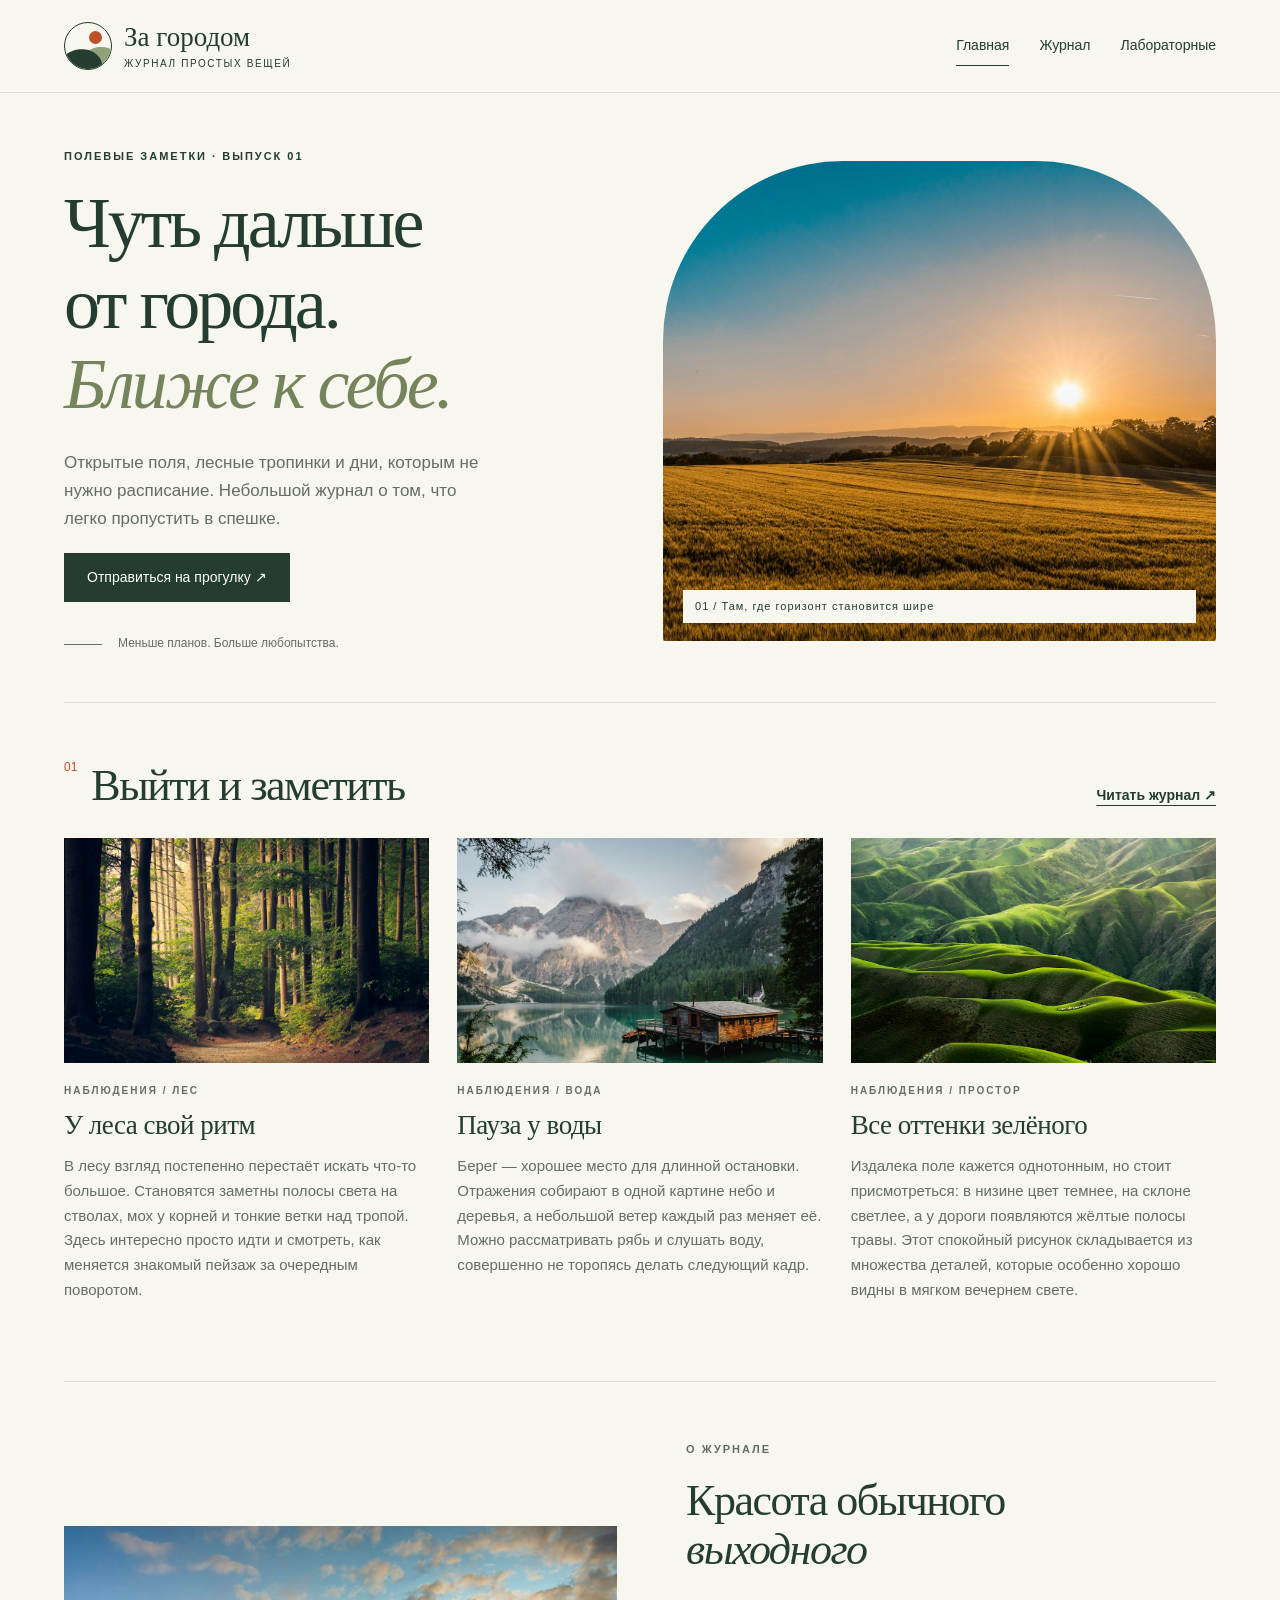
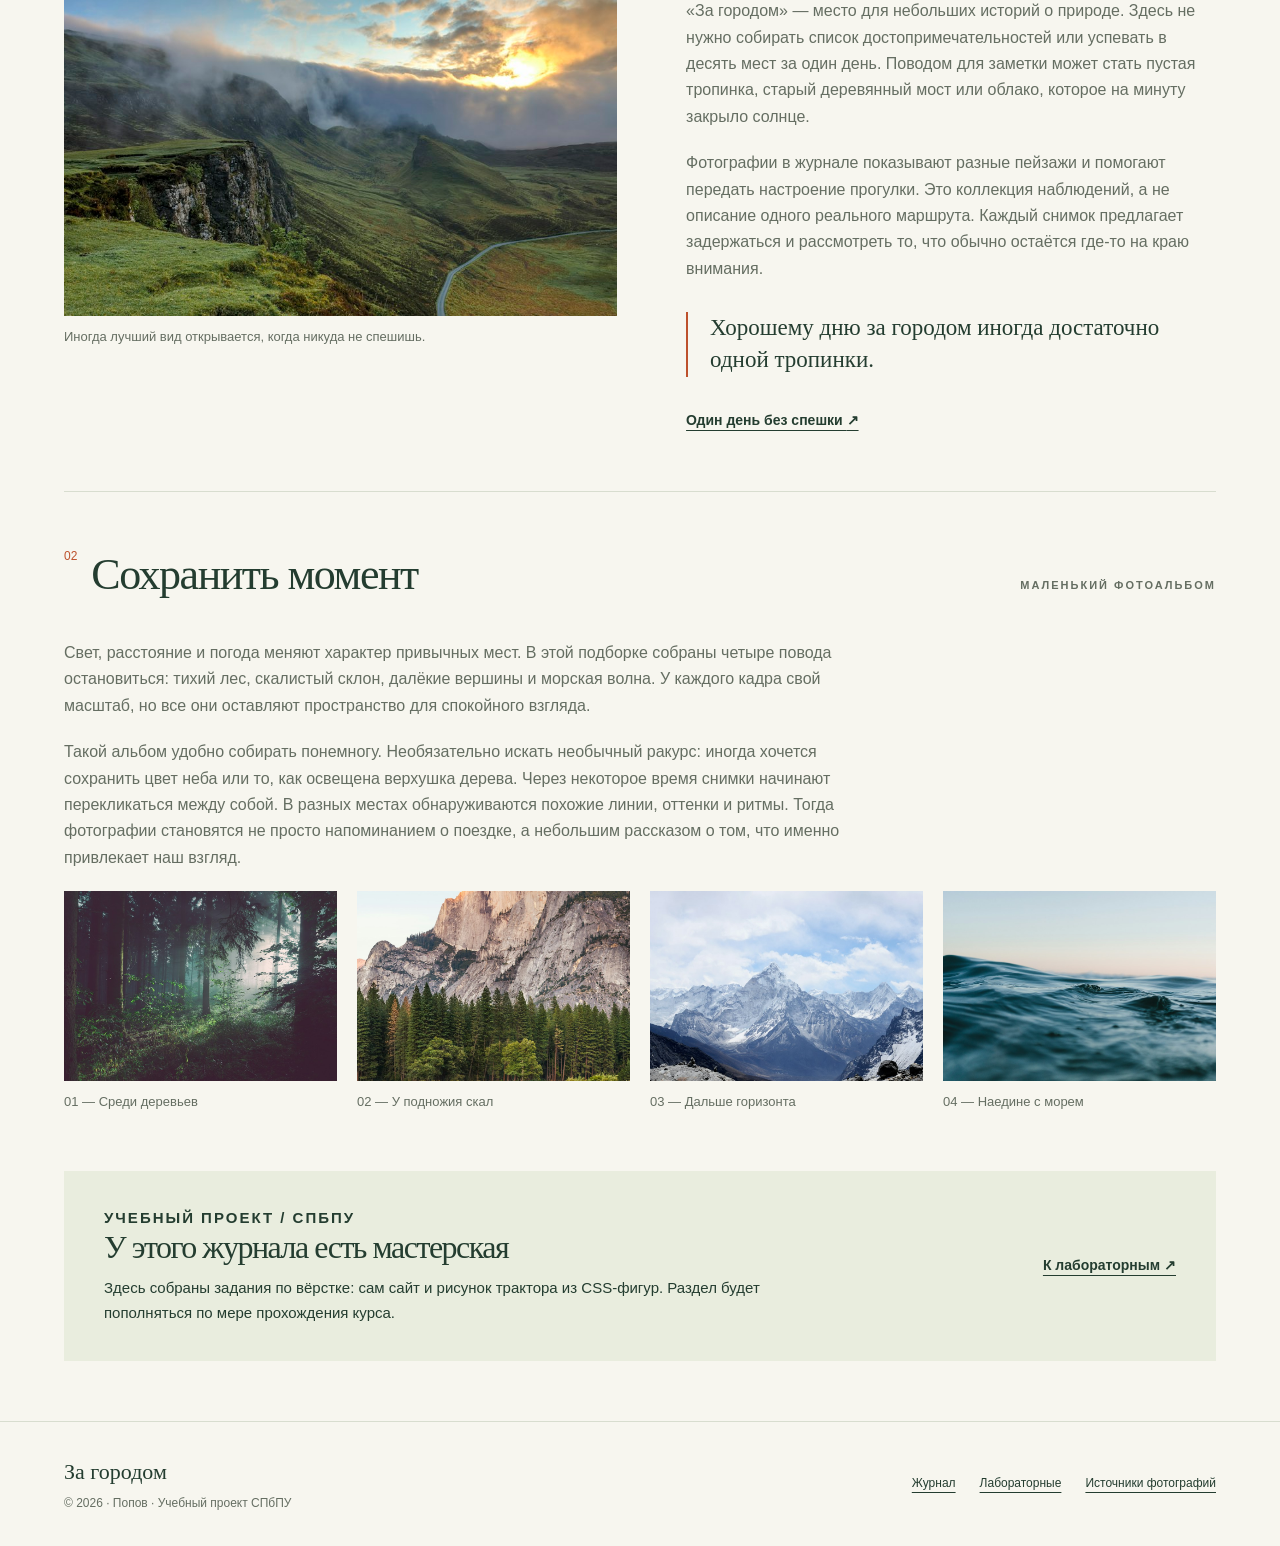
==== index.html @ a02a2a0f "Complete HTML and CSS laboratory works 1 and 2" ====
<!doctype html>
<html lang="ru">
  <head>
    <meta charset="UTF-8" />
    <meta name="viewport" content="width=device-width, initial-scale=1" />
    <meta
      name="description"
      content="За городом — фотожурнал о природе, тихих прогулках и красоте обычных мест. Учебный сайт по HTML и CSS."
    />
    <title>За городом — ближе к простому</title>
    <link rel="stylesheet" href="css/style.css" />
  </head>
  <body>
    <a class="skip-link" href="#content">Перейти к содержимому</a>
    <header class="site-header">
      <div class="container header-inner">
        <a class="brand" href="index.html" aria-label="За городом — главная">
          <span class="logo" aria-hidden="true"
            ><span class="logo-hill"></span
          ></span>
          <span class="brand-name"
            >За городом<small>Журнал простых вещей</small></span
          >
        </a>
        <nav aria-label="Основное меню">
          <ul class="menu">
            <li><a href="index.html" aria-current="page">Главная</a></li>
            <li><a href="pages/journal.html">Журнал</a></li>
            <li><a href="pages/labs.html">Лабораторные</a></li>
          </ul>
        </nav>
      </div>
    </header>

    <main id="content" class="container">
      <section class="hero">
        <div class="hero-copy">
          <p class="eyebrow">Полевые заметки · Выпуск 01</p>
          <h1>Чуть дальше<br />от города.<br /><em>Ближе к себе.</em></h1>
          <p>
            Открытые поля, лесные тропинки и дни, которым не нужно расписание.
            Небольшой журнал о том, что легко пропустить в спешке.
          </p>
          <a class="button" href="pages/journal.html"
            >Отправиться на прогулку <span aria-hidden="true">↗</span></a
          >
          <div class="hero-note">
            <span></span>Меньше планов. Больше любопытства.
          </div>
        </div>
        <figure class="hero-photo">
          <img
            src="images/fields.jpg"
            alt="Заходящее солнце над золотистым полем и далёкими холмами"
            width="1600"
            height="900"
          />
          <figcaption>01 / Там, где горизонт становится шире</figcaption>
        </figure>
      </section>

      <section class="section" aria-labelledby="notes-title">
        <div class="section-heading">
          <h2 id="notes-title">
            <span class="section-number">01</span>Выйти и заметить
          </h2>
          <a class="text-link" href="pages/journal.html"
            >Читать журнал <span aria-hidden="true">↗</span></a
          >
        </div>
        <div class="cards">
          <article class="card">
            <a href="pages/journal.html#forest" tabindex="-1" aria-hidden="true"
              ><img
                src="images/forest-light.jpg"
                alt=""
                width="1000"
                height="667"
                loading="lazy"
            /></a>
            <p class="eyebrow">Наблюдения / Лес</p>
            <h3><a href="pages/journal.html#forest">У леса свой ритм</a></h3>
            <p>
              В лесу взгляд постепенно перестаёт искать что-то большое.
              Становятся заметны полосы света на стволах, мох у корней и тонкие
              ветки над тропой. Здесь интересно просто идти и смотреть, как
              меняется знакомый пейзаж за очередным поворотом.
            </p>
          </article>
          <article class="card">
            <a href="pages/journal.html#water" tabindex="-1" aria-hidden="true"
              ><img
                src="images/lake.jpg"
                alt=""
                width="1000"
                height="667"
                loading="lazy"
            /></a>
            <p class="eyebrow">Наблюдения / Вода</p>
            <h3><a href="pages/journal.html#water">Пауза у воды</a></h3>
            <p>
              Берег — хорошее место для длинной остановки. Отражения собирают в
              одной картине небо и деревья, а небольшой ветер каждый раз меняет
              её. Можно рассматривать рябь и слушать воду, совершенно не
              торопясь делать следующий кадр.
            </p>
          </article>
          <article class="card">
            <a href="pages/journal.html#fields" tabindex="-1" aria-hidden="true"
              ><img
                src="images/hills.jpg"
                alt=""
                width="1000"
                height="667"
                loading="lazy"
            /></a>
            <p class="eyebrow">Наблюдения / Простор</p>
            <h3>
              <a href="pages/journal.html#fields">Все оттенки зелёного</a>
            </h3>
            <p>
              Издалека поле кажется однотонным, но стоит присмотреться: в низине
              цвет темнее, на склоне светлее, а у дороги появляются жёлтые
              полосы травы. Этот спокойный рисунок складывается из множества
              деталей, которые особенно хорошо видны в мягком вечернем свете.
            </p>
          </article>
        </div>
      </section>

      <section class="section story" aria-labelledby="about-title">
        <figure>
          <img
            src="images/mist.jpg"
            alt="Туман между зелёными холмами на рассвете"
            width="1000"
            height="667"
            loading="lazy"
          />
          <figcaption>
            Иногда лучший вид открывается, когда никуда не спешишь.
          </figcaption>
        </figure>
        <div class="story-copy">
          <p class="eyebrow">О журнале</p>
          <h2 id="about-title">Красота обычного<br /><em>выходного</em></h2>
          <p>
            «За городом» — место для небольших историй о природе. Здесь не нужно
            собирать список достопримечательностей или успевать в десять мест за
            один день. Поводом для заметки может стать пустая тропинка, старый
            деревянный мост или облако, которое на минуту закрыло солнце.
          </p>
          <p>
            Фотографии в журнале показывают разные пейзажи и помогают передать
            настроение прогулки. Это коллекция наблюдений, а не описание одного
            реального маршрута. Каждый снимок предлагает задержаться и
            рассмотреть то, что обычно остаётся где-то на краю внимания.
          </p>
          <blockquote class="quote">
            Хорошему дню за городом иногда достаточно одной тропинки.
          </blockquote>
          <a class="text-link" href="pages/journal.html"
            >Один день без спешки <span aria-hidden="true">↗</span></a
          >
        </div>
      </section>

      <section class="section" aria-labelledby="album-title">
        <div class="section-heading">
          <h2 id="album-title">
            <span class="section-number">02</span>Сохранить момент
          </h2>
          <span class="eyebrow muted">Маленький фотоальбом</span>
        </div>
        <p class="reading muted">
          Свет, расстояние и погода меняют характер привычных мест. В этой
          подборке собраны четыре повода остановиться: тихий лес, скалистый
          склон, далёкие вершины и морская волна. У каждого кадра свой масштаб,
          но все они оставляют пространство для спокойного взгляда.
        </p>
        <p class="reading muted">
          Такой альбом удобно собирать понемногу. Необязательно искать необычный
          ракурс: иногда хочется сохранить цвет неба или то, как освещена
          верхушка дерева. Через некоторое время снимки начинают перекликаться
          между собой. В разных местах обнаруживаются похожие линии, оттенки и
          ритмы. Тогда фотографии становятся не просто напоминанием о поездке, а
          небольшим рассказом о том, что именно привлекает наш взгляд.
        </p>
        <div class="photo-strip">
          <figure>
            <img
              src="images/forest.jpg"
              alt="Высокие деревья в густом зелёном лесу"
              width="1000"
              height="667"
              loading="lazy"
            />
            <figcaption>01 — Среди деревьев</figcaption>
          </figure>
          <figure>
            <img
              src="images/cliffs.jpg"
              alt="Хвойный лес у подножия высокой отвесной скалы"
              width="1000"
              height="1651"
              loading="lazy"
            />
            <figcaption>02 — У подножия скал</figcaption>
          </figure>
          <figure>
            <img
              src="images/mountains.jpg"
              alt="Горные вершины под облаками"
              width="1000"
              height="667"
              loading="lazy"
            />
            <figcaption>03 — Дальше горизонта</figcaption>
          </figure>
          <figure>
            <img
              src="images/coast.jpg"
              alt="Тёмно-бирюзовая морская волна крупным планом"
              width="1000"
              height="667"
              loading="lazy"
            />
            <figcaption>04 — Наедине с морем</figcaption>
          </figure>
        </div>
      </section>

      <aside class="lab-banner">
        <div>
          <p class="eyebrow">Учебный проект / СПбПУ</p>
          <h2>У этого журнала есть мастерская</h2>
          <p>
            Здесь собраны задания по вёрстке: сам сайт и рисунок трактора из
            CSS-фигур. Раздел будет пополняться по мере прохождения курса.
          </p>
        </div>
        <a class="text-link" href="pages/labs.html"
          >К лабораторным <span aria-hidden="true">↗</span></a
        >
      </aside>
    </main>

    <footer class="site-footer">
      <div class="container footer-inner">
        <div>
          <span class="footer-title">За городом</span>
          <p>© 2026 · Попов · Учебный проект СПбПУ</p>
        </div>
        <div class="footer-links">
          <a href="pages/journal.html">Журнал</a
          ><a href="pages/labs.html">Лабораторные</a
          ><a href="SOURCES.md">Источники фотографий</a>
        </div>
      </div>
    </footer>
  </body>
</html>
---- css/style.css ----
/* Общие стили для всех страниц. Цвета вынесены в переменные. */
:root {
  --paper: #f7f6ef;
  --ink: #243d30;
  --muted: #656e62;
  --line: #d8ddcf;
  --accent: #bd512c;
  --light: #e9edde;
}

* {
  box-sizing: border-box;
}
body {
  margin: 0;
  background: var(--paper);
  color: var(--ink);
  font-family: Arial, sans-serif;
  font-size: 16px;
  line-height: 1.65;
}
a {
  color: inherit;
  text-underline-offset: 5px;
}
a:hover {
  color: var(--accent);
}
a:focus-visible {
  outline: 2px solid var(--accent);
  outline-offset: 5px;
}
img {
  display: block;
  max-width: 100%;
  height: auto;
}
figure {
  margin: 0;
}
figcaption {
  margin-top: 10px;
  color: var(--muted);
  font-size: 13px;
}
h1,
h2,
h3,
p {
  margin-top: 0;
}
h1,
h2,
h3 {
  font-family: Georgia, serif;
  font-weight: 400;
  line-height: 1.12;
}
h1 {
  margin-bottom: 24px;
  font-size: 72px;
  letter-spacing: -3px;
}
h2 {
  margin-bottom: 24px;
  font-size: 44px;
  letter-spacing: -1.5px;
}
h3 {
  margin-bottom: 14px;
  font-size: 27px;
  letter-spacing: -0.5px;
}
p {
  margin-bottom: 20px;
}
em {
  font-family: Georgia, serif;
  font-weight: 400;
}
.container {
  width: 90%;
  max-width: 1180px;
  margin: 0 auto;
}
.eyebrow {
  margin-bottom: 18px;
  font-size: 11px;
  letter-spacing: 2px;
  text-transform: uppercase;
  font-weight: bold;
}
.muted {
  color: var(--muted);
}
.text-link {
  display: inline-block;
  font-size: 14px;
  font-weight: bold;
}
.button {
  display: inline-block;
  padding: 13px 23px;
  background: var(--ink);
  color: white;
  text-decoration: none;
  font-size: 14px;
}
.button:hover {
  background: var(--accent);
  color: white;
}
.skip-link {
  position: absolute;
  left: 20px;
  top: -100px;
  padding: 10px;
  background: white;
  z-index: 10;
}
.skip-link:focus {
  top: 10px;
}

/* Шапка и CSS-логотип: солнце над двумя холмами, размер 48 × 48. */
.site-header {
  border-bottom: 1px solid var(--line);
}
.header-inner {
  display: flex;
  align-items: center;
  justify-content: space-between;
  gap: 28px;
  padding: 22px 0;
}
.brand {
  display: flex;
  align-items: center;
  gap: 12px;
  text-decoration: none;
}
.brand-name {
  font-family: Georgia, serif;
  font-size: 27px;
  line-height: 1.1;
}
.brand small {
  display: block;
  margin-top: 6px;
  font-family: Arial, sans-serif;
  font-size: 10px;
  letter-spacing: 1.6px;
  text-transform: uppercase;
}
.logo {
  position: relative;
  display: block;
  width: 48px;
  height: 48px;
  flex-shrink: 0;
  overflow: hidden;
  border: 1px solid var(--ink);
  border-radius: 50%;
}
.logo::before {
  content: "";
  position: absolute;
  width: 13px;
  height: 13px;
  background: var(--accent);
  border-radius: 50%;
  top: 8px;
  right: 9px;
}
.logo::after {
  content: "";
  position: absolute;
  width: 48px;
  height: 40px;
  border-radius: 50%;
  background: var(--ink);
  top: 27px;
  left: -10px;
  transform: rotate(-25deg);
}
.logo-hill {
  position: absolute;
  width: 40px;
  height: 35px;
  border-radius: 50%;
  background: #91a17a;
  top: 24px;
  right: -10px;
}
.menu {
  display: flex;
  flex-wrap: wrap;
  gap: 30px;
  margin: 0;
  padding: 0;
  list-style: none;
}
.menu a {
  display: block;
  padding: 8px 0;
  font-size: 14px;
  text-decoration: none;
  border-bottom: 1px solid transparent;
}
.menu a[aria-current="page"] {
  border-color: var(--ink);
}

/* Главная: две колонки в первом экране, ниже обычные секции. */
.hero {
  display: flex;
  align-items: center;
  gap: 6%;
  padding: 54px 0 48px;
}
.hero-copy {
  width: 46%;
}
.hero h1 em {
  color: #75845b;
}
.hero-copy > p:not(.eyebrow) {
  max-width: 420px;
  color: var(--muted);
  font-size: 17px;
}
.hero-photo {
  position: relative;
  width: 48%;
}
.hero-photo img {
  width: 100%;
  height: 480px;
  object-fit: cover;
  border-radius: 180px 180px 2px 2px;
}
.hero-photo figcaption {
  position: absolute;
  bottom: 18px;
  left: 20px;
  right: 20px;
  margin: 0;
  padding: 7px 12px;
  background: var(--paper);
  color: var(--ink);
  font-size: 11px;
  letter-spacing: 1px;
}
.hero-note {
  display: flex;
  align-items: center;
  gap: 16px;
  margin-top: 32px;
  color: var(--muted);
  font-size: 12px;
}
.hero-note span {
  width: 38px;
  height: 1px;
  background: var(--muted);
}
.section {
  padding: 58px 0;
  border-top: 1px solid var(--line);
}
.section-heading {
  display: flex;
  align-items: baseline;
  justify-content: space-between;
  gap: 24px;
  margin-bottom: 28px;
}
.section-heading h2 {
  margin: 0;
}
.section-number {
  color: var(--accent);
  font-family: Arial, sans-serif;
  font-size: 12px;
  vertical-align: top;
  margin-right: 14px;
  letter-spacing: 0;
}
.cards {
  display: flex;
  gap: 28px;
}
.card {
  flex: 1;
  min-width: 0;
}
.card img {
  width: 100%;
  height: 225px;
  object-fit: cover;
  margin-bottom: 20px;
}
.card .eyebrow {
  margin-bottom: 10px;
  color: var(--muted);
  font-size: 10px;
}
.card p {
  color: var(--muted);
  font-size: 15px;
}
.card h3 a {
  text-decoration: none;
}
.story {
  display: flex;
  align-items: center;
  gap: 6%;
}
.story > figure {
  width: 48%;
}
.story > figure img {
  width: 100%;
  height: 390px;
  object-fit: cover;
}
.story-copy {
  width: 46%;
}
.story-copy p {
  color: var(--muted);
}
.quote {
  margin: 30px 0;
  padding-left: 22px;
  border-left: 2px solid var(--accent);
  font-family: Georgia, serif;
  font-size: 23px;
  line-height: 1.4;
}
.photo-strip {
  display: flex;
  gap: 20px;
}
.photo-strip figure {
  flex: 1;
  min-width: 0;
}
.photo-strip img {
  width: 100%;
  height: 190px;
  object-fit: cover;
}
.lab-banner {
  display: flex;
  justify-content: space-between;
  align-items: center;
  gap: 35px;
  padding: 35px 40px;
  background: var(--light);
  margin-bottom: 60px;
}
.lab-banner h2 {
  margin-bottom: 10px;
  font-size: 32px;
}
.lab-banner p {
  margin: 0;
  max-width: 690px;
  font-size: 15px;
}
.lab-banner .text-link {
  flex-shrink: 0;
}

/* Внутренние страницы и длинный текст с обтеканием изображения. */
.breadcrumbs {
  padding-top: 26px;
  font-size: 12px;
  color: var(--muted);
}
.page-heading {
  max-width: 830px;
  padding: 45px 0 30px;
}
.page-heading h1 {
  font-size: 60px;
}
.lead {
  font-size: 19px;
  color: var(--muted);
}
.article-cover {
  width: 100%;
  height: 400px;
  object-fit: cover;
}
.article-layout {
  display: flex;
  align-items: flex-start;
  gap: 7%;
  padding: 48px 0 60px;
}
.article-body {
  width: 70%;
}
.article-body h2 {
  font-size: 35px;
  margin-top: 44px;
}
.article-body h2:first-child {
  margin-top: 0;
}
.article-body h3 {
  margin-top: 30px;
}
.article-body p {
  color: #455044;
}
.article-body section {
  display: flow-root;
}
.inline-photo {
  float: right;
  width: 43%;
  margin: 8px 0 20px 28px;
}
.inline-photo img {
  width: 100%;
  height: 250px;
  object-fit: cover;
}
.article-aside {
  width: 23%;
  padding: 22px 0;
  border-top: 2px solid var(--ink);
}
.article-aside h2 {
  font-size: 25px;
  letter-spacing: 0;
}
.article-aside ul {
  padding-left: 18px;
  font-size: 14px;
}
.article-aside li {
  margin-bottom: 14px;
}
.article-aside p {
  color: var(--muted);
  font-size: 14px;
}
.article-body .photo-strip {
  margin: 28px 0;
}
.article-body .photo-strip img {
  height: 220px;
}
.work-list {
  border-top: 1px solid var(--line);
  margin: 12px 0 50px;
}
.work-item {
  display: flex;
  align-items: baseline;
  gap: 30px;
  padding: 30px 0;
  border-bottom: 1px solid var(--line);
}
.work-number {
  color: var(--accent);
  font-family: Georgia, serif;
  font-size: 28px;
}
.work-info {
  flex: 1;
}
.work-info h2 {
  font-size: 31px;
  margin-bottom: 10px;
  letter-spacing: -0.5px;
}
.work-info p {
  max-width: 720px;
  margin: 0;
  color: var(--muted);
}
.work-item > a {
  flex-shrink: 0;
}
.work-planned {
  color: var(--muted);
}
.work-planned .work-number {
  color: var(--muted);
}
.reading {
  max-width: 800px;
}
.reading h2 {
  font-size: 35px;
}
.reading p {
  color: #455044;
}
.drawing-comparison {
  display: flex;
  justify-content: center;
  gap: 70px;
  padding: 40px 24px;
  background: var(--light);
  border: 1px solid var(--line);
}
.drawing-sample {
  width: 200px;
}
.drawing-sample > img {
  width: 200px;
  height: 200px;
  object-fit: fill;
}
.drawing-sample figcaption {
  display: flex;
  justify-content: space-between;
  gap: 8px;
  color: var(--ink);
}
.steps {
  padding-left: 22px;
  color: #455044;
}
.steps li {
  margin-bottom: 14px;
}
code {
  padding: 2px 5px;
  background: var(--light);
  font-size: 0.9em;
  overflow-wrap: anywhere;
}
.site-footer {
  padding: 32px 0;
  border-top: 1px solid var(--line);
}
.footer-inner {
  display: flex;
  align-items: center;
  justify-content: space-between;
  gap: 28px;
}
.footer-title {
  font-family: Georgia, serif;
  font-size: 22px;
}
.footer-inner p {
  margin: 4px 0 0;
  color: var(--muted);
  font-size: 12px;
}
.footer-links {
  display: flex;
  flex-wrap: wrap;
  gap: 24px;
  font-size: 12px;
}

/* На небольшом экране колонки становятся вертикальными. */
@media (max-width: 800px) {
  h1 {
    font-size: 58px;
  }
  h2 {
    font-size: 36px;
  }
  .hero {
    gap: 5%;
  }
  .hero-copy {
    width: 50%;
  }
  .hero-photo {
    width: 45%;
  }
  .hero-photo img {
    height: 420px;
  }
  .menu {
    gap: 18px;
  }
  .cards {
    gap: 18px;
  }
  .card img {
    height: 180px;
  }
  .article-layout {
    gap: 5%;
  }
  .article-body {
    width: 72%;
  }
  .article-aside {
    width: 23%;
  }
  .lab-banner {
    padding: 28px;
  }
}
@media (max-width: 600px) {
  .header-inner {
    flex-direction: column;
    align-items: flex-start;
    gap: 16px;
    padding: 18px 0 12px;
  }
  .menu {
    gap: 28px;
  }
  .hero {
    flex-direction: column;
    align-items: stretch;
    gap: 32px;
    padding-top: 34px;
  }
  .hero-copy,
  .hero-photo,
  .story > figure,
  .story-copy,
  .article-body,
  .article-aside {
    width: 100%;
  }
  h1,
  .page-heading h1 {
    font-size: 48px;
    letter-spacing: -2px;
  }
  .hero-photo img {
    height: 380px;
    border-radius: 140px 140px 2px 2px;
  }
  .section {
    padding: 38px 0;
  }
  .section-heading {
    align-items: flex-start;
    flex-direction: column;
    gap: 14px;
  }
  .cards,
  .story,
  .article-layout,
  .lab-banner,
  .footer-inner {
    flex-direction: column;
    align-items: stretch;
  }
  .cards {
    gap: 32px;
  }
  .card img {
    height: 240px;
  }
  .story {
    gap: 30px;
  }
  .story > figure img {
    height: 300px;
  }
  .photo-strip {
    flex-wrap: wrap;
    gap: 20px;
  }
  .photo-strip figure {
    flex: 1 1 40%;
  }
  .photo-strip img,
  .article-body .photo-strip img {
    height: 160px;
  }
  .lab-banner {
    margin-bottom: 38px;
    gap: 20px;
  }
  .page-heading {
    padding-top: 32px;
  }
  .article-cover {
    height: 240px;
  }
  .article-layout {
    gap: 35px;
    padding-top: 34px;
  }
  .inline-photo {
    float: none;
    width: 100%;
    margin: 24px 0;
  }
  .inline-photo img {
    height: 260px;
  }
  .work-item {
    flex-wrap: wrap;
    gap: 12px 18px;
  }
  .work-info {
    flex-basis: 80%;
  }
  .work-item > a {
    margin-left: 48px;
  }
  .drawing-comparison {
    flex-direction: column;
    align-items: center;
    gap: 30px;
    padding: 28px 16px;
  }
  .footer-inner {
    gap: 18px;
  }
}
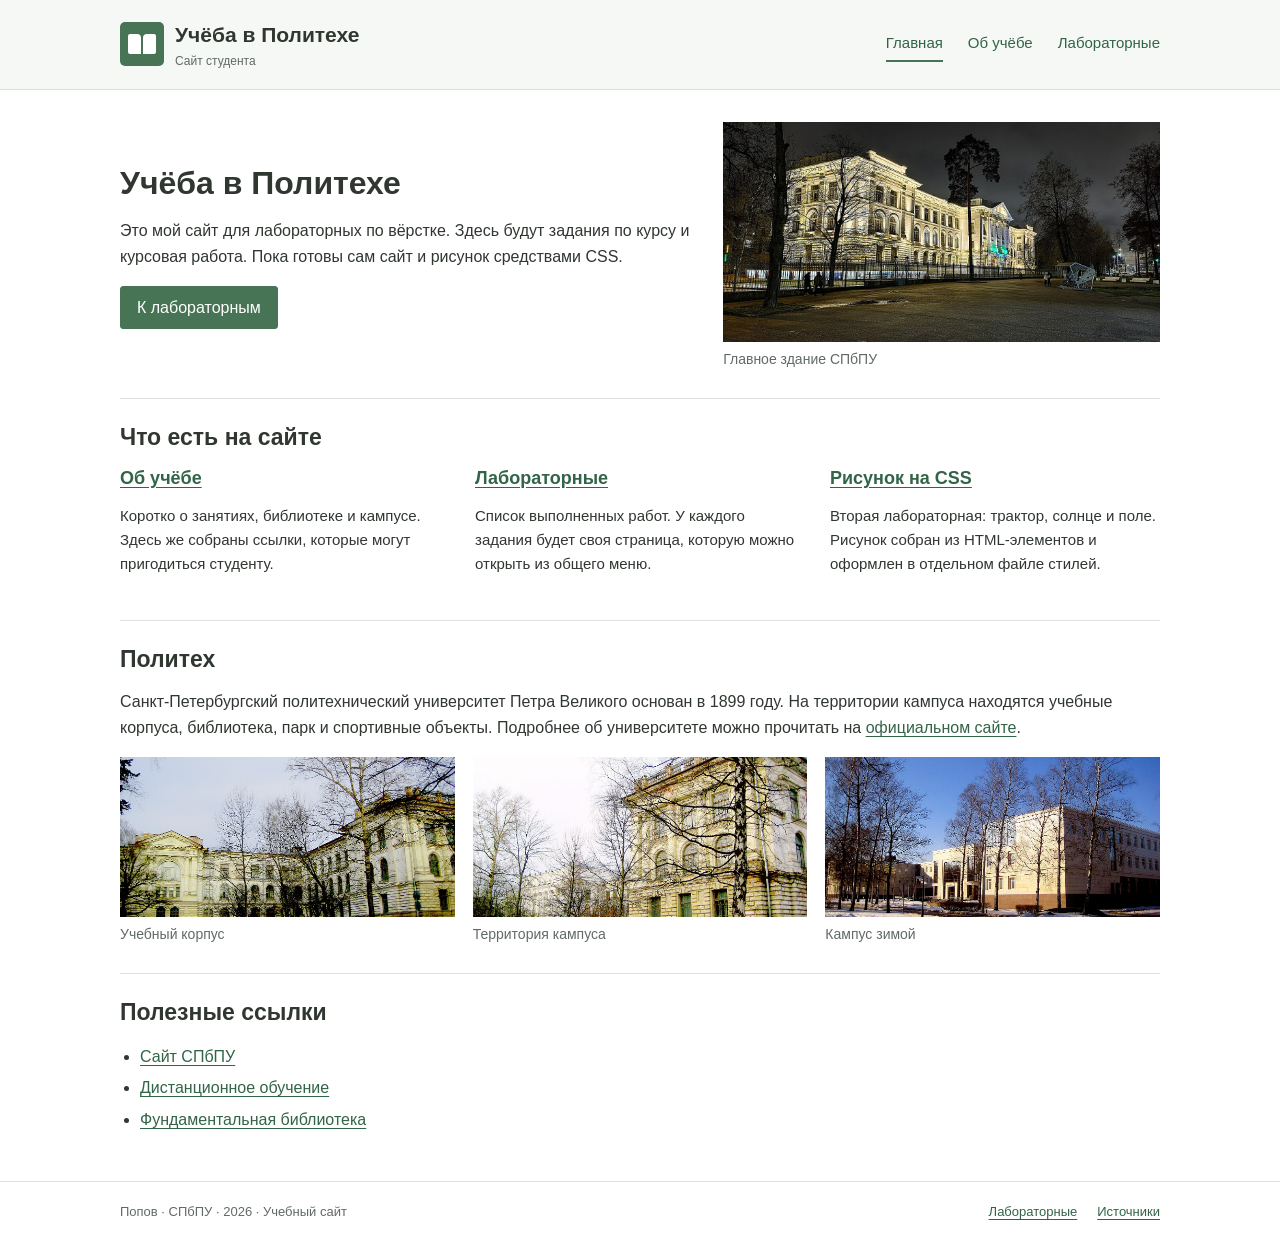
==== commit 71eb44b7: "Simplify the site, switch to Polytechnic study theme and shade sun rings" ====
--- a/index.html
+++ b/index.html
@@ -5,256 +5,128 @@
     <meta name="viewport" content="width=device-width, initial-scale=1" />
     <meta
       name="description"
-      content="За городом — фотожурнал о природе, тихих прогулках и красоте обычных мест. Учебный сайт по HTML и CSS."
+      content="Учебный сайт студента Политеха: лабораторные по вёрстке и информация об учёбе."
     />
-    <title>За городом — ближе к простому</title>
+    <title>Учёба в Политехе — главная</title>
     <link rel="stylesheet" href="css/style.css" />
   </head>
   <body>
     <a class="skip-link" href="#content">Перейти к содержимому</a>
     <header class="site-header">
       <div class="container header-inner">
-        <a class="brand" href="index.html" aria-label="За городом — главная">
-          <span class="logo" aria-hidden="true"
-            ><span class="logo-hill"></span
-          ></span>
-          <span class="brand-name"
-            >За городом<small>Журнал простых вещей</small></span
-          >
-        </a>
+        <a class="brand" href="index.html"
+          ><span class="logo" aria-hidden="true"></span
+          ><span class="brand-name"
+            >Учёба в Политехе<small>Сайт студента</small></span
+          ></a
+        >
         <nav aria-label="Основное меню">
           <ul class="menu">
             <li><a href="index.html" aria-current="page">Главная</a></li>
-            <li><a href="pages/journal.html">Журнал</a></li>
+            <li><a href="pages/journal.html">Об учёбе</a></li>
             <li><a href="pages/labs.html">Лабораторные</a></li>
           </ul>
         </nav>
       </div>
     </header>
-
     <main id="content" class="container">
-      <section class="hero">
-        <div class="hero-copy">
-          <p class="eyebrow">Полевые заметки · Выпуск 01</p>
-          <h1>Чуть дальше<br />от города.<br /><em>Ближе к себе.</em></h1>
+      <section class="intro">
+        <div class="intro-copy">
+          <h1>Учёба в Политехе</h1>
           <p>
-            Открытые поля, лесные тропинки и дни, которым не нужно расписание.
-            Небольшой журнал о том, что легко пропустить в спешке.
+            Это мой сайт для лабораторных по вёрстке. Здесь будут задания по
+            курсу и курсовая работа. Пока готовы сам сайт и рисунок средствами
+            CSS.
           </p>
-          <a class="button" href="pages/journal.html"
-            >Отправиться на прогулку <span aria-hidden="true">↗</span></a
-          >
-          <div class="hero-note">
-            <span></span>Меньше планов. Больше любопытства.
-          </div>
+          <a class="button" href="pages/labs.html">К лабораторным</a>
         </div>
-        <figure class="hero-photo">
+        <figure class="intro-photo">
           <img
-            src="images/fields.jpg"
-            alt="Заходящее солнце над золотистым полем и далёкими холмами"
-            width="1600"
-            height="900"
+            src="images/campus-4.jpg"
+            alt="Главное здание Санкт-Петербургского политехнического университета"
           />
-          <figcaption>01 / Там, где горизонт становится шире</figcaption>
+          <figcaption>Главное здание СПбПУ</figcaption>
         </figure>
       </section>
-
-      <section class="section" aria-labelledby="notes-title">
-        <div class="section-heading">
-          <h2 id="notes-title">
-            <span class="section-number">01</span>Выйти и заметить
-          </h2>
-          <a class="text-link" href="pages/journal.html"
-            >Читать журнал <span aria-hidden="true">↗</span></a
-          >
-        </div>
+      <section class="section">
+        <h2>Что есть на сайте</h2>
         <div class="cards">
           <article class="card">
-            <a href="pages/journal.html#forest" tabindex="-1" aria-hidden="true"
-              ><img
-                src="images/forest-light.jpg"
-                alt=""
-                width="1000"
-                height="667"
-                loading="lazy"
-            /></a>
-            <p class="eyebrow">Наблюдения / Лес</p>
-            <h3><a href="pages/journal.html#forest">У леса свой ритм</a></h3>
+            <h3><a href="pages/journal.html">Об учёбе</a></h3>
             <p>
-              В лесу взгляд постепенно перестаёт искать что-то большое.
-              Становятся заметны полосы света на стволах, мох у корней и тонкие
-              ветки над тропой. Здесь интересно просто идти и смотреть, как
-              меняется знакомый пейзаж за очередным поворотом.
+              Коротко о занятиях, библиотеке и кампусе. Здесь же собраны ссылки,
+              которые могут пригодиться студенту.
             </p>
           </article>
           <article class="card">
-            <a href="pages/journal.html#water" tabindex="-1" aria-hidden="true"
-              ><img
-                src="images/lake.jpg"
-                alt=""
-                width="1000"
-                height="667"
-                loading="lazy"
-            /></a>
-            <p class="eyebrow">Наблюдения / Вода</p>
-            <h3><a href="pages/journal.html#water">Пауза у воды</a></h3>
+            <h3><a href="pages/labs.html">Лабораторные</a></h3>
             <p>
-              Берег — хорошее место для длинной остановки. Отражения собирают в
-              одной картине небо и деревья, а небольшой ветер каждый раз меняет
-              её. Можно рассматривать рябь и слушать воду, совершенно не
-              торопясь делать следующий кадр.
+              Список выполненных работ. У каждого задания будет своя страница,
+              которую можно открыть из общего меню.
             </p>
           </article>
           <article class="card">
-            <a href="pages/journal.html#fields" tabindex="-1" aria-hidden="true"
-              ><img
-                src="images/hills.jpg"
-                alt=""
-                width="1000"
-                height="667"
-                loading="lazy"
-            /></a>
-            <p class="eyebrow">Наблюдения / Простор</p>
-            <h3>
-              <a href="pages/journal.html#fields">Все оттенки зелёного</a>
-            </h3>
+            <h3><a href="pages/tractor.html">Рисунок на CSS</a></h3>
             <p>
-              Издалека поле кажется однотонным, но стоит присмотреться: в низине
-              цвет темнее, на склоне светлее, а у дороги появляются жёлтые
-              полосы травы. Этот спокойный рисунок складывается из множества
-              деталей, которые особенно хорошо видны в мягком вечернем свете.
+              Вторая лабораторная: трактор, солнце и поле. Рисунок собран из
+              HTML-элементов и оформлен в отдельном файле стилей.
             </p>
           </article>
         </div>
       </section>
-
-      <section class="section story" aria-labelledby="about-title">
-        <figure>
-          <img
-            src="images/mist.jpg"
-            alt="Туман между зелёными холмами на рассвете"
-            width="1000"
-            height="667"
-            loading="lazy"
-          />
-          <figcaption>
-            Иногда лучший вид открывается, когда никуда не спешишь.
-          </figcaption>
-        </figure>
-        <div class="story-copy">
-          <p class="eyebrow">О журнале</p>
-          <h2 id="about-title">Красота обычного<br /><em>выходного</em></h2>
-          <p>
-            «За городом» — место для небольших историй о природе. Здесь не нужно
-            собирать список достопримечательностей или успевать в десять мест за
-            один день. Поводом для заметки может стать пустая тропинка, старый
-            деревянный мост или облако, которое на минуту закрыло солнце.
-          </p>
-          <p>
-            Фотографии в журнале показывают разные пейзажи и помогают передать
-            настроение прогулки. Это коллекция наблюдений, а не описание одного
-            реального маршрута. Каждый снимок предлагает задержаться и
-            рассмотреть то, что обычно остаётся где-то на краю внимания.
-          </p>
-          <blockquote class="quote">
-            Хорошему дню за городом иногда достаточно одной тропинки.
-          </blockquote>
-          <a class="text-link" href="pages/journal.html"
-            >Один день без спешки <span aria-hidden="true">↗</span></a
-          >
-        </div>
-      </section>
-
-      <section class="section" aria-labelledby="album-title">
-        <div class="section-heading">
-          <h2 id="album-title">
-            <span class="section-number">02</span>Сохранить момент
-          </h2>
-          <span class="eyebrow muted">Маленький фотоальбом</span>
-        </div>
-        <p class="reading muted">
-          Свет, расстояние и погода меняют характер привычных мест. В этой
-          подборке собраны четыре повода остановиться: тихий лес, скалистый
-          склон, далёкие вершины и морская волна. У каждого кадра свой масштаб,
-          но все они оставляют пространство для спокойного взгляда.
-        </p>
-        <p class="reading muted">
-          Такой альбом удобно собирать понемногу. Необязательно искать необычный
-          ракурс: иногда хочется сохранить цвет неба или то, как освещена
-          верхушка дерева. Через некоторое время снимки начинают перекликаться
-          между собой. В разных местах обнаруживаются похожие линии, оттенки и
-          ритмы. Тогда фотографии становятся не просто напоминанием о поездке, а
-          небольшим рассказом о том, что именно привлекает наш взгляд.
+      <section class="section">
+        <h2>Политех</h2>
+        <p>
+          Санкт-Петербургский политехнический университет Петра Великого основан
+          в 1899 году. На территории кампуса находятся учебные корпуса,
+          библиотека, парк и спортивные объекты. Подробнее об университете можно
+          прочитать на
+          <a href="https://www.spbstu.ru/abit/campus/">официальном сайте</a>.
         </p>
         <div class="photo-strip">
           <figure>
             <img
-              src="images/forest.jpg"
-              alt="Высокие деревья в густом зелёном лесу"
-              width="1000"
-              height="667"
+              src="images/campus-1.jpg"
+              alt="Историческое здание Политеха за деревьями"
               loading="lazy"
             />
-            <figcaption>01 — Среди деревьев</figcaption>
+            <figcaption>Учебный корпус</figcaption>
           </figure>
           <figure>
             <img
-              src="images/cliffs.jpg"
-              alt="Хвойный лес у подножия высокой отвесной скалы"
-              width="1000"
-              height="1651"
+              src="images/campus-2.jpg"
+              alt="Боковой фасад здания Политеха"
               loading="lazy"
             />
-            <figcaption>02 — У подножия скал</figcaption>
+            <figcaption>Территория кампуса</figcaption>
           </figure>
           <figure>
             <img
-              src="images/mountains.jpg"
-              alt="Горные вершины под облаками"
-              width="1000"
-              height="667"
+              src="images/campus-3.jpg"
+              alt="Учебный корпус Политеха зимой"
               loading="lazy"
             />
-            <figcaption>03 — Дальше горизонта</figcaption>
-          </figure>
-          <figure>
-            <img
-              src="images/coast.jpg"
-              alt="Тёмно-бирюзовая морская волна крупным планом"
-              width="1000"
-              height="667"
-              loading="lazy"
-            />
-            <figcaption>04 — Наедине с морем</figcaption>
+            <figcaption>Кампус зимой</figcaption>
           </figure>
         </div>
       </section>
-
-      <aside class="lab-banner">
-        <div>
-          <p class="eyebrow">Учебный проект / СПбПУ</p>
-          <h2>У этого журнала есть мастерская</h2>
-          <p>
-            Здесь собраны задания по вёрстке: сам сайт и рисунок трактора из
-            CSS-фигур. Раздел будет пополняться по мере прохождения курса.
-          </p>
-        </div>
-        <a class="text-link" href="pages/labs.html"
-          >К лабораторным <span aria-hidden="true">↗</span></a
-        >
-      </aside>
+      <section class="section">
+        <h2>Полезные ссылки</h2>
+        <ul class="link-list">
+          <li><a href="https://www.spbstu.ru/">Сайт СПбПУ</a></li>
+          <li><a href="https://dl.spbstu.ru/">Дистанционное обучение</a></li>
+          <li>
+            <a href="https://library.spbstu.ru/">Фундаментальная библиотека</a>
+          </li>
+        </ul>
+      </section>
     </main>
-
     <footer class="site-footer">
       <div class="container footer-inner">
-        <div>
-          <span class="footer-title">За городом</span>
-          <p>© 2026 · Попов · Учебный проект СПбПУ</p>
-        </div>
+        <p>Попов · СПбПУ · 2026 · Учебный сайт</p>
         <div class="footer-links">
-          <a href="pages/journal.html">Журнал</a
-          ><a href="pages/labs.html">Лабораторные</a
-          ><a href="SOURCES.md">Источники фотографий</a>
+          <a href="pages/labs.html">Лабораторные</a
+          ><a href="SOURCES.md">Источники</a>
         </div>
       </div>
     </footer>
--- a/css/style.css
+++ b/css/style.css
@@ -1,34 +1,25 @@
-/* Общие стили для всех страниц. Цвета вынесены в переменные. */
-:root {
-  --paper: #f7f6ef;
-  --ink: #243d30;
-  --muted: #656e62;
-  --line: #d8ddcf;
-  --accent: #bd512c;
-  --light: #e9edde;
-}
-
+/* Общие стили сайта. */
 * {
   box-sizing: border-box;
 }
 body {
   margin: 0;
-  background: var(--paper);
-  color: var(--ink);
-  font-family: Arial, sans-serif;
+  color: #303630;
+  background: #fff;
+  font-family: "Segoe UI", Tahoma, sans-serif;
   font-size: 16px;
-  line-height: 1.65;
+  line-height: 1.6;
 }
 a {
-  color: inherit;
-  text-underline-offset: 5px;
+  color: #326447;
+  text-underline-offset: 3px;
 }
 a:hover {
-  color: var(--accent);
+  color: #183d27;
 }
 a:focus-visible {
-  outline: 2px solid var(--accent);
-  outline-offset: 5px;
+  outline: 2px solid #326447;
+  outline-offset: 4px;
 }
 img {
   display: block;
@@ -38,310 +29,186 @@
 figure {
   margin: 0;
 }
+figcaption,
+.muted {
+  color: #626a65;
+  font-size: 14px;
+}
 figcaption {
-  margin-top: 10px;
-  color: var(--muted);
-  font-size: 13px;
-}
-h1,
-h2,
-h3,
-p {
-  margin-top: 0;
+  margin-top: 6px;
 }
 h1,
 h2,
 h3 {
-  font-family: Georgia, serif;
-  font-weight: 400;
-  line-height: 1.12;
+  margin: 0 0 14px;
+  line-height: 1.3;
+  font-weight: 600;
 }
 h1 {
-  margin-bottom: 24px;
-  font-size: 72px;
-  letter-spacing: -3px;
+  font-size: 32px;
 }
 h2 {
-  margin-bottom: 24px;
-  font-size: 44px;
-  letter-spacing: -1.5px;
+  font-size: 23px;
 }
 h3 {
-  margin-bottom: 14px;
-  font-size: 27px;
-  letter-spacing: -0.5px;
+  font-size: 18px;
 }
 p {
-  margin-bottom: 20px;
-}
-em {
-  font-family: Georgia, serif;
-  font-weight: 400;
+  margin: 0 0 16px;
 }
 .container {
-  width: 90%;
-  max-width: 1180px;
+  width: 92%;
+  max-width: 1040px;
   margin: 0 auto;
 }
-.eyebrow {
-  margin-bottom: 18px;
-  font-size: 11px;
-  letter-spacing: 2px;
-  text-transform: uppercase;
-  font-weight: bold;
-}
-.muted {
-  color: var(--muted);
-}
-.text-link {
-  display: inline-block;
-  font-size: 14px;
-  font-weight: bold;
-}
-.button {
-  display: inline-block;
-  padding: 13px 23px;
-  background: var(--ink);
-  color: white;
-  text-decoration: none;
-  font-size: 14px;
-}
-.button:hover {
-  background: var(--accent);
-  color: white;
+main {
+  min-height: calc(100vh - 180px);
+  padding-bottom: 32px;
 }
 .skip-link {
   position: absolute;
-  left: 20px;
-  top: -100px;
+  top: -80px;
+  left: 15px;
   padding: 10px;
   background: white;
-  z-index: 10;
 }
 .skip-link:focus {
   top: 10px;
 }
 
-/* Шапка и CSS-логотип: солнце над двумя холмами, размер 48 × 48. */
+/* Шапка, меню и свой логотип в виде книги, 44 × 44 px. */
 .site-header {
-  border-bottom: 1px solid var(--line);
+  border-bottom: 1px solid #dce1dc;
+  background: #f6f8f6;
 }
 .header-inner {
   display: flex;
+  justify-content: space-between;
   align-items: center;
-  justify-content: space-between;
-  gap: 28px;
-  padding: 22px 0;
+  gap: 24px;
+  padding: 18px 0;
 }
 .brand {
   display: flex;
   align-items: center;
-  gap: 12px;
+  gap: 11px;
+  color: #303630;
   text-decoration: none;
 }
 .brand-name {
-  font-family: Georgia, serif;
-  font-size: 27px;
-  line-height: 1.1;
+  font-size: 21px;
+  font-weight: 600;
 }
 .brand small {
   display: block;
-  margin-top: 6px;
-  font-family: Arial, sans-serif;
-  font-size: 10px;
-  letter-spacing: 1.6px;
-  text-transform: uppercase;
+  font-size: 12px;
+  font-weight: 400;
+  color: #626a65;
 }
 .logo {
   position: relative;
-  display: block;
-  width: 48px;
-  height: 48px;
+  width: 44px;
+  height: 44px;
   flex-shrink: 0;
-  overflow: hidden;
-  border: 1px solid var(--ink);
-  border-radius: 50%;
-}
-.logo::before {
-  content: "";
-  position: absolute;
-  width: 13px;
-  height: 13px;
-  background: var(--accent);
-  border-radius: 50%;
-  top: 8px;
-  right: 9px;
-}
+  background: #477454;
+  border-radius: 5px;
+}
+.logo::before,
 .logo::after {
   content: "";
   position: absolute;
-  width: 48px;
-  height: 40px;
-  border-radius: 50%;
-  background: var(--ink);
-  top: 27px;
-  left: -10px;
-  transform: rotate(-25deg);
-}
-.logo-hill {
-  position: absolute;
-  width: 40px;
-  height: 35px;
-  border-radius: 50%;
-  background: #91a17a;
-  top: 24px;
-  right: -10px;
+  top: 12px;
+  width: 13px;
+  height: 20px;
+  background: white;
+}
+.logo::before {
+  left: 8px;
+  border-radius: 2px 4px 0 2px;
+}
+.logo::after {
+  right: 8px;
+  border-radius: 4px 2px 2px 0;
 }
 .menu {
   display: flex;
   flex-wrap: wrap;
-  gap: 30px;
+  gap: 25px;
   margin: 0;
   padding: 0;
   list-style: none;
 }
 .menu a {
   display: block;
-  padding: 8px 0;
-  font-size: 14px;
+  padding: 5px 0;
   text-decoration: none;
-  border-bottom: 1px solid transparent;
+  font-size: 15px;
 }
 .menu a[aria-current="page"] {
-  border-color: var(--ink);
-}
-
-/* Главная: две колонки в первом экране, ниже обычные секции. */
-.hero {
+  border-bottom: 2px solid #477454;
+}
+.breadcrumbs {
+  margin-top: 20px;
+  font-size: 13px;
+  color: #626a65;
+}
+.page-heading {
+  padding: 28px 0 12px;
+}
+.page-heading p {
+  max-width: 740px;
+}
+.section {
+  margin-top: 28px;
+  padding-top: 24px;
+  border-top: 1px solid #dce1dc;
+}
+
+/* Главная страница. */
+.intro {
   display: flex;
   align-items: center;
-  gap: 6%;
-  padding: 54px 0 48px;
-}
-.hero-copy {
-  width: 46%;
-}
-.hero h1 em {
-  color: #75845b;
-}
-.hero-copy > p:not(.eyebrow) {
-  max-width: 420px;
-  color: var(--muted);
-  font-size: 17px;
-}
-.hero-photo {
-  position: relative;
-  width: 48%;
-}
-.hero-photo img {
+  gap: 32px;
+  padding-top: 32px;
+}
+.intro-copy {
+  flex: 1;
+}
+.intro-photo {
+  width: 42%;
+}
+.intro-photo img {
   width: 100%;
-  height: 480px;
+  height: 220px;
   object-fit: cover;
-  border-radius: 180px 180px 2px 2px;
-}
-.hero-photo figcaption {
-  position: absolute;
-  bottom: 18px;
-  left: 20px;
-  right: 20px;
-  margin: 0;
-  padding: 7px 12px;
-  background: var(--paper);
-  color: var(--ink);
-  font-size: 11px;
-  letter-spacing: 1px;
-}
-.hero-note {
-  display: flex;
-  align-items: center;
-  gap: 16px;
-  margin-top: 32px;
-  color: var(--muted);
-  font-size: 12px;
-}
-.hero-note span {
-  width: 38px;
-  height: 1px;
-  background: var(--muted);
-}
-.section {
-  padding: 58px 0;
-  border-top: 1px solid var(--line);
-}
-.section-heading {
-  display: flex;
-  align-items: baseline;
-  justify-content: space-between;
-  gap: 24px;
-  margin-bottom: 28px;
-}
-.section-heading h2 {
-  margin: 0;
-}
-.section-number {
-  color: var(--accent);
-  font-family: Arial, sans-serif;
-  font-size: 12px;
-  vertical-align: top;
-  margin-right: 14px;
-  letter-spacing: 0;
+}
+.button {
+  display: inline-block;
+  padding: 8px 16px;
+  border: 1px solid #477454;
+  border-radius: 3px;
+  background: #477454;
+  color: white;
+  text-decoration: none;
+}
+.button:hover {
+  background: #365c41;
+  color: white;
 }
 .cards {
   display: flex;
-  gap: 28px;
+  gap: 25px;
 }
 .card {
   flex: 1;
   min-width: 0;
 }
-.card img {
-  width: 100%;
-  height: 225px;
-  object-fit: cover;
-  margin-bottom: 20px;
-}
-.card .eyebrow {
-  margin-bottom: 10px;
-  color: var(--muted);
-  font-size: 10px;
-}
 .card p {
-  color: var(--muted);
   font-size: 15px;
 }
-.card h3 a {
-  text-decoration: none;
-}
-.story {
-  display: flex;
-  align-items: center;
-  gap: 6%;
-}
-.story > figure {
-  width: 48%;
-}
-.story > figure img {
-  width: 100%;
-  height: 390px;
-  object-fit: cover;
-}
-.story-copy {
-  width: 46%;
-}
-.story-copy p {
-  color: var(--muted);
-}
-.quote {
-  margin: 30px 0;
-  padding-left: 22px;
-  border-left: 2px solid var(--accent);
-  font-family: Georgia, serif;
-  font-size: 23px;
-  line-height: 1.4;
-}
 .photo-strip {
   display: flex;
-  gap: 20px;
+  gap: 18px;
 }
 .photo-strip figure {
   flex: 1;
@@ -349,168 +216,97 @@
 }
 .photo-strip img {
   width: 100%;
-  height: 190px;
+  height: 160px;
   object-fit: cover;
 }
-.lab-banner {
-  display: flex;
-  justify-content: space-between;
-  align-items: center;
-  gap: 35px;
-  padding: 35px 40px;
-  background: var(--light);
-  margin-bottom: 60px;
-}
-.lab-banner h2 {
-  margin-bottom: 10px;
-  font-size: 32px;
-}
-.lab-banner p {
-  margin: 0;
-  max-width: 690px;
-  font-size: 15px;
-}
-.lab-banner .text-link {
-  flex-shrink: 0;
-}
-
-/* Внутренние страницы и длинный текст с обтеканием изображения. */
-.breadcrumbs {
-  padding-top: 26px;
-  font-size: 12px;
-  color: var(--muted);
-}
-.page-heading {
-  max-width: 830px;
-  padding: 45px 0 30px;
-}
-.page-heading h1 {
-  font-size: 60px;
-}
-.lead {
-  font-size: 19px;
-  color: var(--muted);
-}
-.article-cover {
-  width: 100%;
-  height: 400px;
-  object-fit: cover;
-}
+.link-list {
+  padding-left: 20px;
+}
+.link-list li {
+  margin: 6px 0;
+}
+
+/* Статья: текст и боковая колонка. */
 .article-layout {
   display: flex;
   align-items: flex-start;
-  gap: 7%;
-  padding: 48px 0 60px;
+  gap: 40px;
 }
 .article-body {
-  width: 70%;
-}
-.article-body h2 {
-  font-size: 35px;
-  margin-top: 44px;
-}
-.article-body h2:first-child {
-  margin-top: 0;
-}
-.article-body h3 {
-  margin-top: 30px;
-}
-.article-body p {
-  color: #455044;
+  flex: 1;
+  min-width: 0;
 }
 .article-body section {
   display: flow-root;
+  margin-bottom: 22px;
+}
+.article-aside {
+  width: 220px;
+  flex-shrink: 0;
+  padding: 18px;
+  background: #f3f5f3;
+  font-size: 14px;
+}
+.article-aside h2 {
+  font-size: 18px;
+}
+.article-aside ul {
+  margin: 0;
+  padding-left: 18px;
+}
+.article-aside li {
+  margin: 8px 0;
 }
 .inline-photo {
   float: right;
-  width: 43%;
-  margin: 8px 0 20px 28px;
+  width: 44%;
+  margin: 4px 0 12px 22px;
 }
 .inline-photo img {
   width: 100%;
-  height: 250px;
+  height: 175px;
   object-fit: cover;
 }
-.article-aside {
-  width: 23%;
-  padding: 22px 0;
-  border-top: 2px solid var(--ink);
-}
-.article-aside h2 {
-  font-size: 25px;
-  letter-spacing: 0;
-}
-.article-aside ul {
-  padding-left: 18px;
-  font-size: 14px;
-}
-.article-aside li {
-  margin-bottom: 14px;
-}
-.article-aside p {
-  color: var(--muted);
-  font-size: 14px;
-}
-.article-body .photo-strip {
-  margin: 28px 0;
-}
-.article-body .photo-strip img {
-  height: 220px;
-}
+.source-note {
+  font-size: 13px;
+  color: #626a65;
+}
+
+/* Страницы лабораторных. */
 .work-list {
-  border-top: 1px solid var(--line);
-  margin: 12px 0 50px;
+  margin: 8px 0 30px;
 }
 .work-item {
   display: flex;
   align-items: baseline;
-  gap: 30px;
-  padding: 30px 0;
-  border-bottom: 1px solid var(--line);
+  gap: 22px;
+  padding: 20px 0;
+  border-bottom: 1px solid #dce1dc;
 }
 .work-number {
-  color: var(--accent);
-  font-family: Georgia, serif;
-  font-size: 28px;
+  color: #477454;
+  font-size: 20px;
 }
 .work-info {
   flex: 1;
 }
 .work-info h2 {
-  font-size: 31px;
-  margin-bottom: 10px;
-  letter-spacing: -0.5px;
+  font-size: 20px;
+  margin-bottom: 6px;
 }
 .work-info p {
-  max-width: 720px;
-  margin: 0;
-  color: var(--muted);
+  margin: 0;
 }
 .work-item > a {
   flex-shrink: 0;
 }
-.work-planned {
-  color: var(--muted);
-}
-.work-planned .work-number {
-  color: var(--muted);
-}
-.reading {
-  max-width: 800px;
-}
-.reading h2 {
-  font-size: 35px;
-}
-.reading p {
-  color: #455044;
-}
 .drawing-comparison {
   display: flex;
-  justify-content: center;
-  gap: 70px;
-  padding: 40px 24px;
-  background: var(--light);
-  border: 1px solid var(--line);
+  gap: 48px;
+  padding: 24px;
+  margin: 6px 0 26px;
+  border: 1px solid #dce1dc;
+  background: #f7f8f7;
 }
 .drawing-sample {
   width: 200px;
@@ -518,206 +314,86 @@
 .drawing-sample > img {
   width: 200px;
   height: 200px;
-  object-fit: fill;
 }
 .drawing-sample figcaption {
+  font-size: 13px;
+}
+code {
+  font-size: 14px;
+  background: #eff2ef;
+  padding: 1px 4px;
+}
+.site-footer {
+  border-top: 1px solid #dce1dc;
+  padding: 20px 0;
+  font-size: 13px;
+  color: #626a65;
+}
+.footer-inner {
   display: flex;
   justify-content: space-between;
-  gap: 8px;
-  color: var(--ink);
-}
-.steps {
-  padding-left: 22px;
-  color: #455044;
-}
-.steps li {
-  margin-bottom: 14px;
-}
-code {
-  padding: 2px 5px;
-  background: var(--light);
-  font-size: 0.9em;
-  overflow-wrap: anywhere;
-}
-.site-footer {
-  padding: 32px 0;
-  border-top: 1px solid var(--line);
-}
-.footer-inner {
-  display: flex;
-  align-items: center;
-  justify-content: space-between;
-  gap: 28px;
-}
-.footer-title {
-  font-family: Georgia, serif;
-  font-size: 22px;
+  flex-wrap: wrap;
+  gap: 12px;
 }
 .footer-inner p {
-  margin: 4px 0 0;
-  color: var(--muted);
-  font-size: 12px;
+  margin: 0;
 }
 .footer-links {
   display: flex;
-  flex-wrap: wrap;
-  gap: 24px;
-  font-size: 12px;
-}
-
-/* На небольшом экране колонки становятся вертикальными. */
-@media (max-width: 800px) {
+  gap: 20px;
+}
+
+@media (max-width: 650px) {
   h1 {
-    font-size: 58px;
-  }
-  h2 {
-    font-size: 36px;
-  }
-  .hero {
-    gap: 5%;
-  }
-  .hero-copy {
-    width: 50%;
-  }
-  .hero-photo {
-    width: 45%;
-  }
-  .hero-photo img {
-    height: 420px;
-  }
-  .menu {
-    gap: 18px;
-  }
-  .cards {
-    gap: 18px;
-  }
-  .card img {
-    height: 180px;
-  }
-  .article-layout {
-    gap: 5%;
-  }
-  .article-body {
-    width: 72%;
-  }
-  .article-aside {
-    width: 23%;
-  }
-  .lab-banner {
-    padding: 28px;
-  }
-}
-@media (max-width: 600px) {
+    font-size: 27px;
+  }
   .header-inner {
     flex-direction: column;
     align-items: flex-start;
-    gap: 16px;
-    padding: 18px 0 12px;
+    gap: 12px;
   }
   .menu {
-    gap: 28px;
-  }
-  .hero {
+    gap: 24px;
+  }
+  .intro,
+  .cards,
+  .article-layout {
     flex-direction: column;
     align-items: stretch;
-    gap: 32px;
-    padding-top: 34px;
-  }
-  .hero-copy,
-  .hero-photo,
-  .story > figure,
-  .story-copy,
-  .article-body,
+    gap: 20px;
+  }
+  .intro-photo,
   .article-aside {
     width: 100%;
   }
-  h1,
-  .page-heading h1 {
-    font-size: 48px;
-    letter-spacing: -2px;
-  }
-  .hero-photo img {
-    height: 380px;
-    border-radius: 140px 140px 2px 2px;
-  }
-  .section {
-    padding: 38px 0;
-  }
-  .section-heading {
-    align-items: flex-start;
-    flex-direction: column;
-    gap: 14px;
-  }
-  .cards,
-  .story,
-  .article-layout,
-  .lab-banner,
-  .footer-inner {
-    flex-direction: column;
-    align-items: stretch;
-  }
-  .cards {
-    gap: 32px;
-  }
-  .card img {
-    height: 240px;
-  }
-  .story {
-    gap: 30px;
-  }
-  .story > figure img {
-    height: 300px;
-  }
   .photo-strip {
     flex-wrap: wrap;
-    gap: 20px;
   }
   .photo-strip figure {
     flex: 1 1 40%;
-  }
-  .photo-strip img,
-  .article-body .photo-strip img {
-    height: 160px;
-  }
-  .lab-banner {
-    margin-bottom: 38px;
-    gap: 20px;
-  }
-  .page-heading {
-    padding-top: 32px;
-  }
-  .article-cover {
-    height: 240px;
-  }
-  .article-layout {
-    gap: 35px;
-    padding-top: 34px;
   }
   .inline-photo {
     float: none;
     width: 100%;
-    margin: 24px 0;
+    margin: 0 0 16px;
   }
   .inline-photo img {
-    height: 260px;
+    height: 220px;
   }
   .work-item {
     flex-wrap: wrap;
-    gap: 12px 18px;
+    gap: 10px 15px;
   }
   .work-info {
     flex-basis: 80%;
   }
   .work-item > a {
-    margin-left: 48px;
+    margin-left: 38px;
   }
   .drawing-comparison {
     flex-direction: column;
     align-items: center;
-    gap: 30px;
-    padding: 28px 16px;
-  }
-  .footer-inner {
-    gap: 18px;
-  }
-}
+    gap: 24px;
+    padding: 18px;
+  }
+}
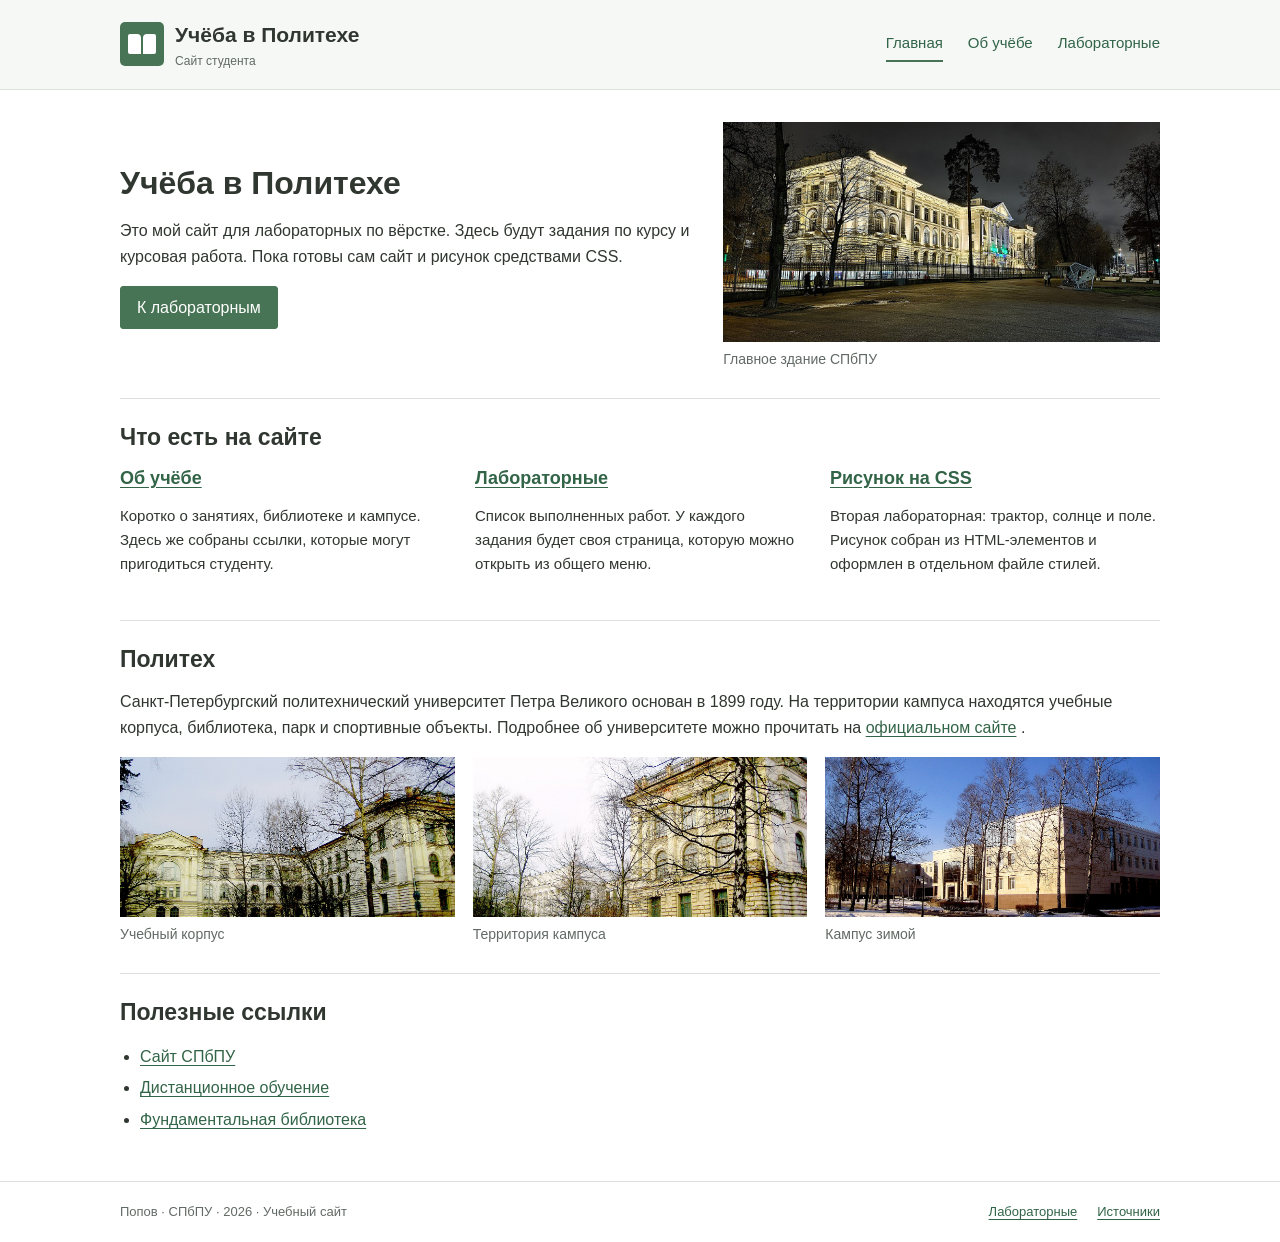
==== commit 6c077f7f: "Remove code comments and simplify submission files" ====
--- a/index.html
+++ b/index.html
@@ -3,23 +3,19 @@
   <head>
     <meta charset="UTF-8" />
     <meta name="viewport" content="width=device-width, initial-scale=1" />
-    <meta
-      name="description"
-      content="Учебный сайт студента Политеха: лабораторные по вёрстке и информация об учёбе."
-    />
     <title>Учёба в Политехе — главная</title>
     <link rel="stylesheet" href="css/style.css" />
   </head>
   <body>
-    <a class="skip-link" href="#content">Перейти к содержимому</a>
     <header class="site-header">
       <div class="container header-inner">
-        <a class="brand" href="index.html"
-          ><span class="logo" aria-hidden="true"></span
-          ><span class="brand-name"
-            >Учёба в Политехе<small>Сайт студента</small></span
-          ></a
-        >
+        <a class="brand" href="index.html">
+          <span class="logo" aria-hidden="true"></span>
+          <span class="brand-name">
+            Учёба в Политехе
+            <small>Сайт студента</small>
+          </span>
+        </a>
         <nav aria-label="Основное меню">
           <ul class="menu">
             <li><a href="index.html" aria-current="page">Главная</a></li>
@@ -29,7 +25,7 @@
         </nav>
       </div>
     </header>
-    <main id="content" class="container">
+    <main class="container">
       <section class="intro">
         <div class="intro-copy">
           <h1>Учёба в Политехе</h1>
@@ -81,14 +77,14 @@
           в 1899 году. На территории кампуса находятся учебные корпуса,
           библиотека, парк и спортивные объекты. Подробнее об университете можно
           прочитать на
-          <a href="https://www.spbstu.ru/abit/campus/">официальном сайте</a>.
+          <a href="https://www.spbstu.ru/abit/campus/">официальном сайте</a>
+          .
         </p>
         <div class="photo-strip">
           <figure>
             <img
               src="images/campus-1.jpg"
               alt="Историческое здание Политеха за деревьями"
-              loading="lazy"
             />
             <figcaption>Учебный корпус</figcaption>
           </figure>
@@ -96,7 +92,6 @@
             <img
               src="images/campus-2.jpg"
               alt="Боковой фасад здания Политеха"
-              loading="lazy"
             />
             <figcaption>Территория кампуса</figcaption>
           </figure>
@@ -104,7 +99,6 @@
             <img
               src="images/campus-3.jpg"
               alt="Учебный корпус Политеха зимой"
-              loading="lazy"
             />
             <figcaption>Кампус зимой</figcaption>
           </figure>
@@ -125,8 +119,8 @@
       <div class="container footer-inner">
         <p>Попов · СПбПУ · 2026 · Учебный сайт</p>
         <div class="footer-links">
-          <a href="pages/labs.html">Лабораторные</a
-          ><a href="SOURCES.md">Источники</a>
+          <a href="pages/labs.html">Лабораторные</a>
+          <a href="SOURCES.md">Источники</a>
         </div>
       </div>
     </footer>
--- a/css/style.css
+++ b/css/style.css
@@ -1,4 +1,3 @@
-/* Общие стили сайта. */
 * {
   box-sizing: border-box;
 }
@@ -65,18 +64,6 @@
   min-height: calc(100vh - 180px);
   padding-bottom: 32px;
 }
-.skip-link {
-  position: absolute;
-  top: -80px;
-  left: 15px;
-  padding: 10px;
-  background: white;
-}
-.skip-link:focus {
-  top: 10px;
-}
-
-/* Шапка, меню и свой логотип в виде книги, 44 × 44 px. */
 .site-header {
   border-bottom: 1px solid #dce1dc;
   background: #f6f8f6;
@@ -164,7 +151,6 @@
   border-top: 1px solid #dce1dc;
 }
 
-/* Главная страница. */
 .intro {
   display: flex;
   align-items: center;
@@ -226,7 +212,6 @@
   margin: 6px 0;
 }
 
-/* Статья: текст и боковая колонка. */
 .article-layout {
   display: flex;
   align-items: flex-start;
@@ -272,7 +257,6 @@
   color: #626a65;
 }
 
-/* Страницы лабораторных. */
 .work-list {
   margin: 8px 0 30px;
 }
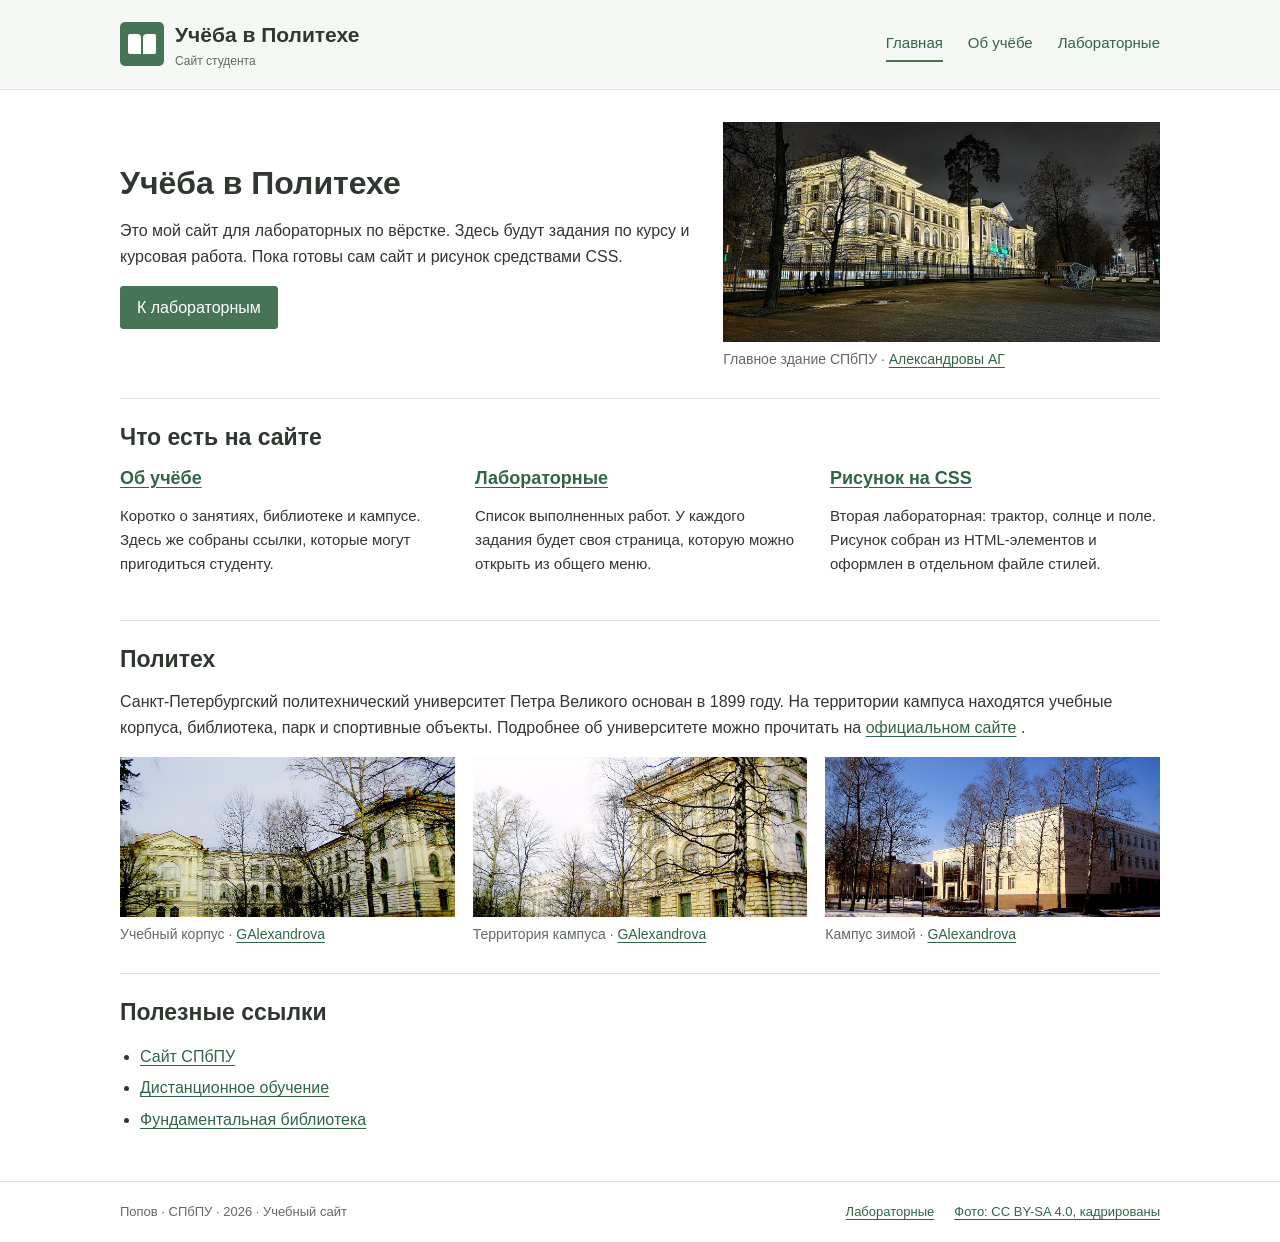
==== commit 7b3851dd: "Remove submission documents and move photo credits into captions" ====
--- a/index.html
+++ b/index.html
@@ -41,7 +41,7 @@
             src="images/campus-4.jpg"
             alt="Главное здание Санкт-Петербургского политехнического университета"
           />
-          <figcaption>Главное здание СПбПУ</figcaption>
+          <figcaption>Главное здание СПбПУ · <a href="https://commons.wikimedia.org/wiki/File:0001Ha._Main_building_of_Saint_Petersburg_Polytechnical_University.jpg">Александровы АГ</a></figcaption>
         </figure>
       </section>
       <section class="section">
@@ -86,21 +86,21 @@
               src="images/campus-1.jpg"
               alt="Историческое здание Политеха за деревьями"
             />
-            <figcaption>Учебный корпус</figcaption>
+            <figcaption>Учебный корпус · <a href="https://commons.wikimedia.org/wiki/File:1066._St._Petersburg_Polytechnic_University_of_Emperor_Peter_the_Great.jpg">GAlexandrova</a></figcaption>
           </figure>
           <figure>
             <img
               src="images/campus-2.jpg"
               alt="Боковой фасад здания Политеха"
             />
-            <figcaption>Территория кампуса</figcaption>
+            <figcaption>Территория кампуса · <a href="https://commons.wikimedia.org/wiki/File:1066_(2)._St._Petersburg_Polytechnic_University_of_Emperor_Peter_the_Great.jpg">GAlexandrova</a></figcaption>
           </figure>
           <figure>
             <img
               src="images/campus-3.jpg"
               alt="Учебный корпус Политеха зимой"
             />
-            <figcaption>Кампус зимой</figcaption>
+            <figcaption>Кампус зимой · <a href="https://commons.wikimedia.org/wiki/File:5935._Saint_Petersburg_Polytechnical_University.jpg">GAlexandrova</a></figcaption>
           </figure>
         </div>
       </section>
@@ -120,7 +120,7 @@
         <p>Попов · СПбПУ · 2026 · Учебный сайт</p>
         <div class="footer-links">
           <a href="pages/labs.html">Лабораторные</a>
-          <a href="SOURCES.md">Источники</a>
+          <a href="https://creativecommons.org/licenses/by-sa/4.0/">Фото: CC BY-SA 4.0, кадрированы</a>
         </div>
       </div>
     </footer>
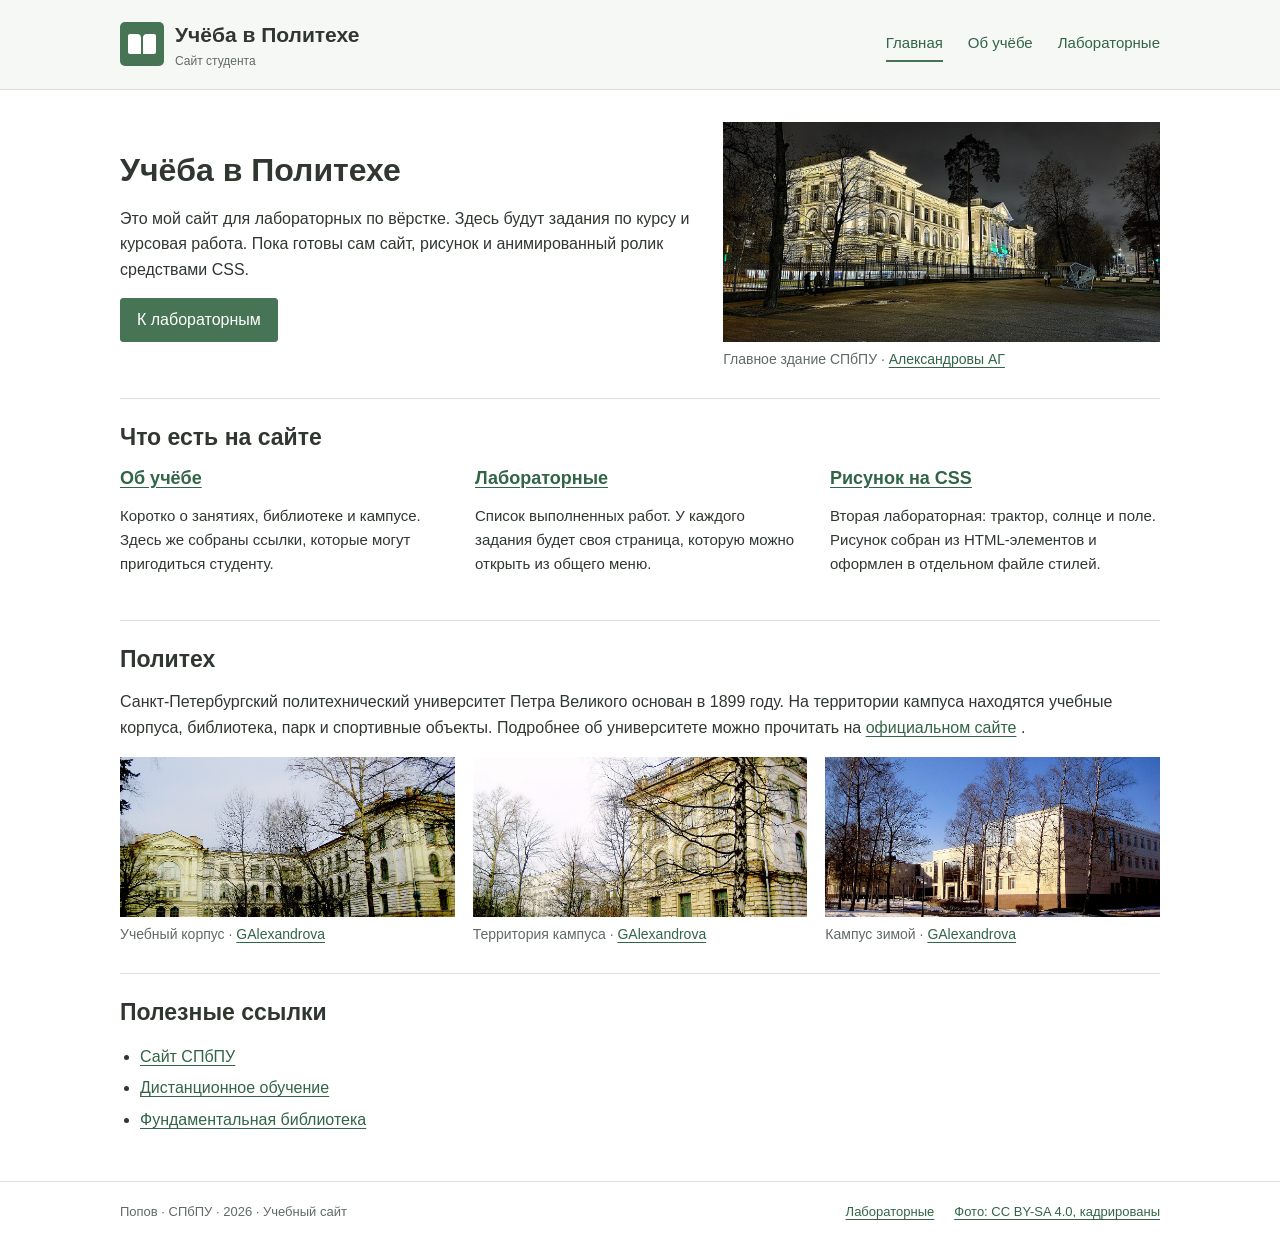
==== commit 4a307906: "Add CSS animation laboratory with boy ball and brick" ====
--- a/index.html
+++ b/index.html
@@ -31,8 +31,8 @@
           <h1>Учёба в Политехе</h1>
           <p>
             Это мой сайт для лабораторных по вёрстке. Здесь будут задания по
-            курсу и курсовая работа. Пока готовы сам сайт и рисунок средствами
-            CSS.
+            курсу и курсовая работа. Пока готовы сам сайт, рисунок и анимированный
+            ролик средствами CSS.
           </p>
           <a class="button" href="pages/labs.html">К лабораторным</a>
         </div>
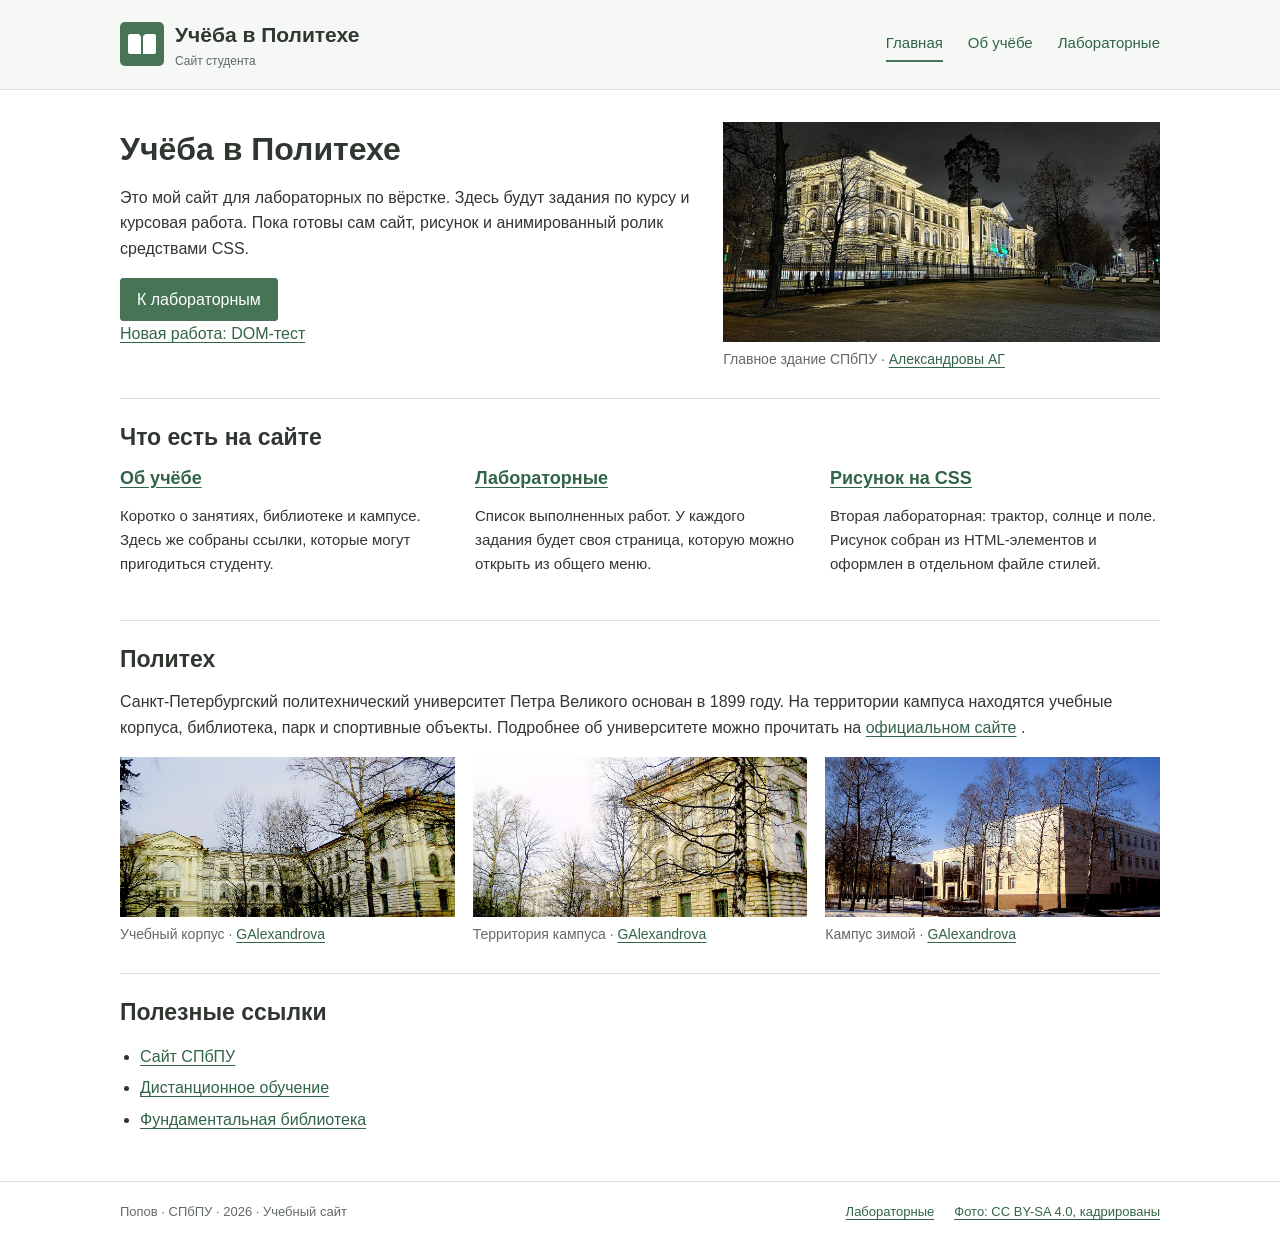
==== commit d63140e4: "Add variant 2 DOM quiz and sync current coursework site" ====
--- a/index.html
+++ b/index.html
@@ -35,11 +35,11 @@
             ролик средствами CSS.
           </p>
           <a class="button" href="pages/labs.html">К лабораторным</a>
+          <p><a href="pages/dom-test.html">Новая работа: DOM-тест</a></p>
         </div>
         <figure class="intro-photo">
           <img
             src="images/campus-4.jpg"
-            alt="Главное здание Санкт-Петербургского политехнического университета"
           />
           <figcaption>Главное здание СПбПУ · <a href="https://commons.wikimedia.org/wiki/File:0001Ha._Main_building_of_Saint_Petersburg_Polytechnical_University.jpg">Александровы АГ</a></figcaption>
         </figure>
@@ -84,21 +84,18 @@
           <figure>
             <img
               src="images/campus-1.jpg"
-              alt="Историческое здание Политеха за деревьями"
             />
             <figcaption>Учебный корпус · <a href="https://commons.wikimedia.org/wiki/File:1066._St._Petersburg_Polytechnic_University_of_Emperor_Peter_the_Great.jpg">GAlexandrova</a></figcaption>
           </figure>
           <figure>
             <img
               src="images/campus-2.jpg"
-              alt="Боковой фасад здания Политеха"
             />
             <figcaption>Территория кампуса · <a href="https://commons.wikimedia.org/wiki/File:1066_(2)._St._Petersburg_Polytechnic_University_of_Emperor_Peter_the_Great.jpg">GAlexandrova</a></figcaption>
           </figure>
           <figure>
             <img
               src="images/campus-3.jpg"
-              alt="Учебный корпус Политеха зимой"
             />
             <figcaption>Кампус зимой · <a href="https://commons.wikimedia.org/wiki/File:5935._Saint_Petersburg_Polytechnical_University.jpg">GAlexandrova</a></figcaption>
           </figure>
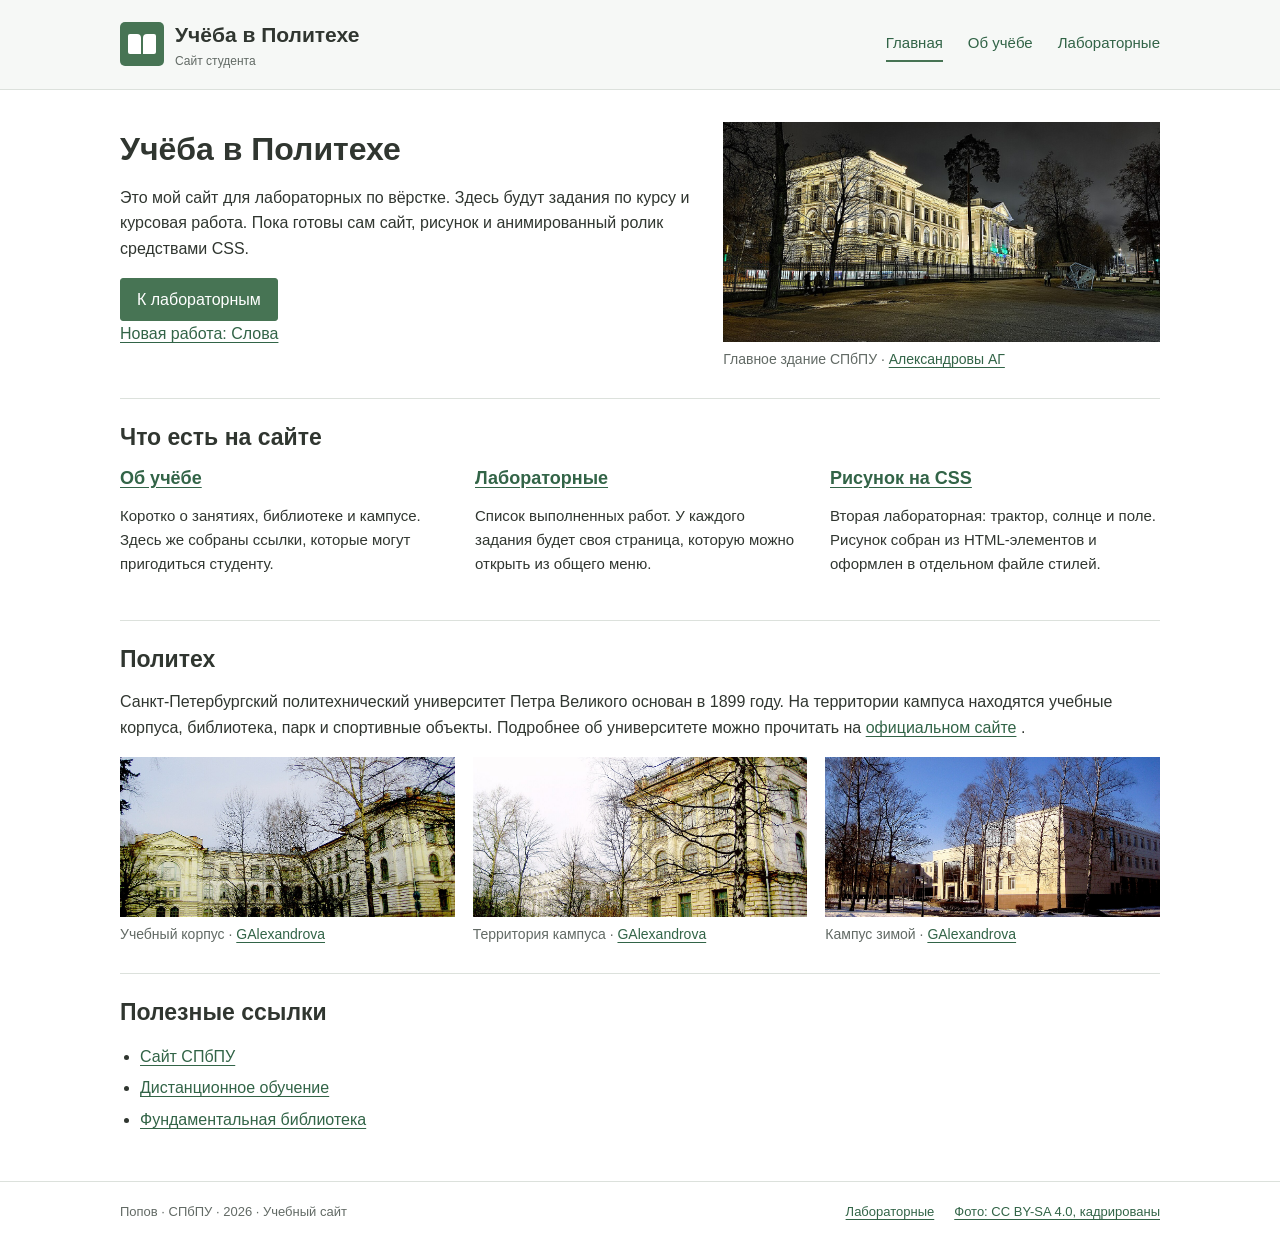
==== commit 8dda6a04: "Add words sorting and drag-and-drop lab" ====
--- a/index.html
+++ b/index.html
@@ -35,7 +35,7 @@
             ролик средствами CSS.
           </p>
           <a class="button" href="pages/labs.html">К лабораторным</a>
-          <p><a href="pages/dom-test.html">Новая работа: DOM-тест</a></p>
+          <p><a href="pages/words.html">Новая работа: Слова</a></p>
         </div>
         <figure class="intro-photo">
           <img
